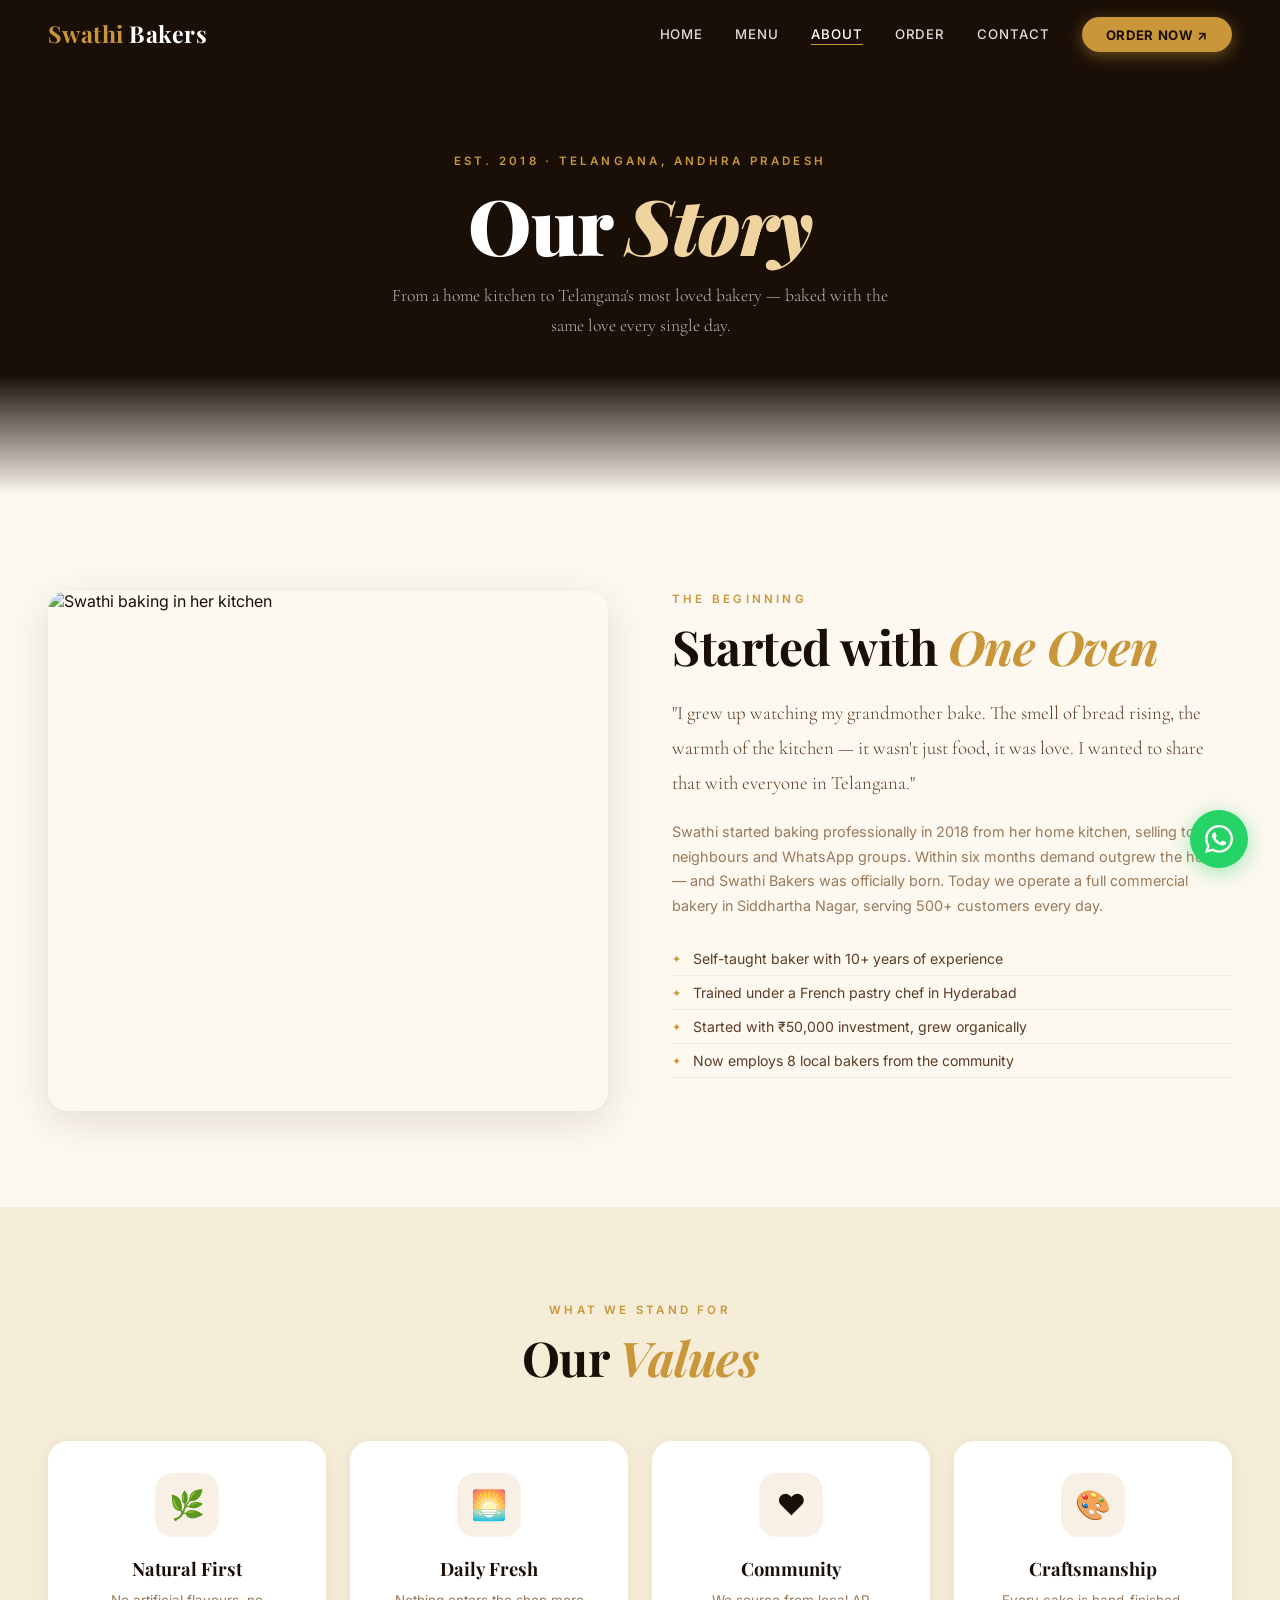
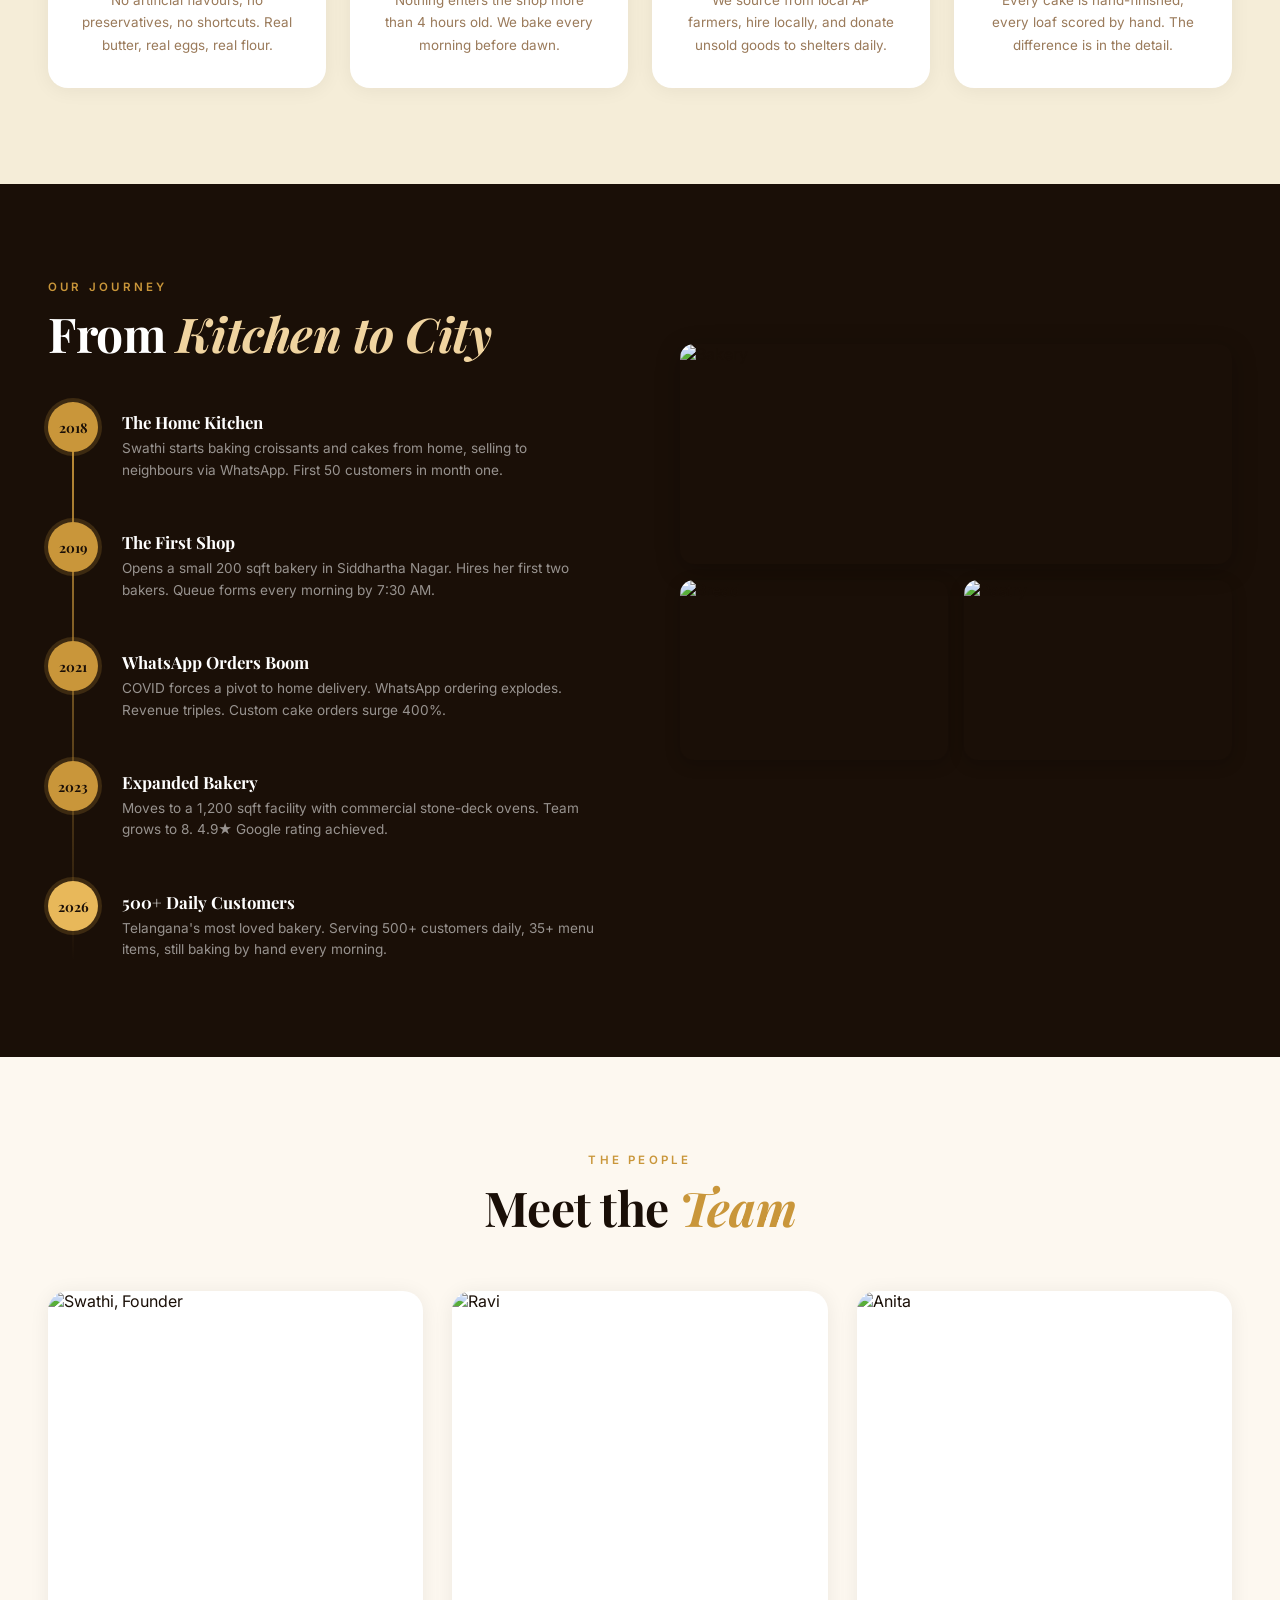
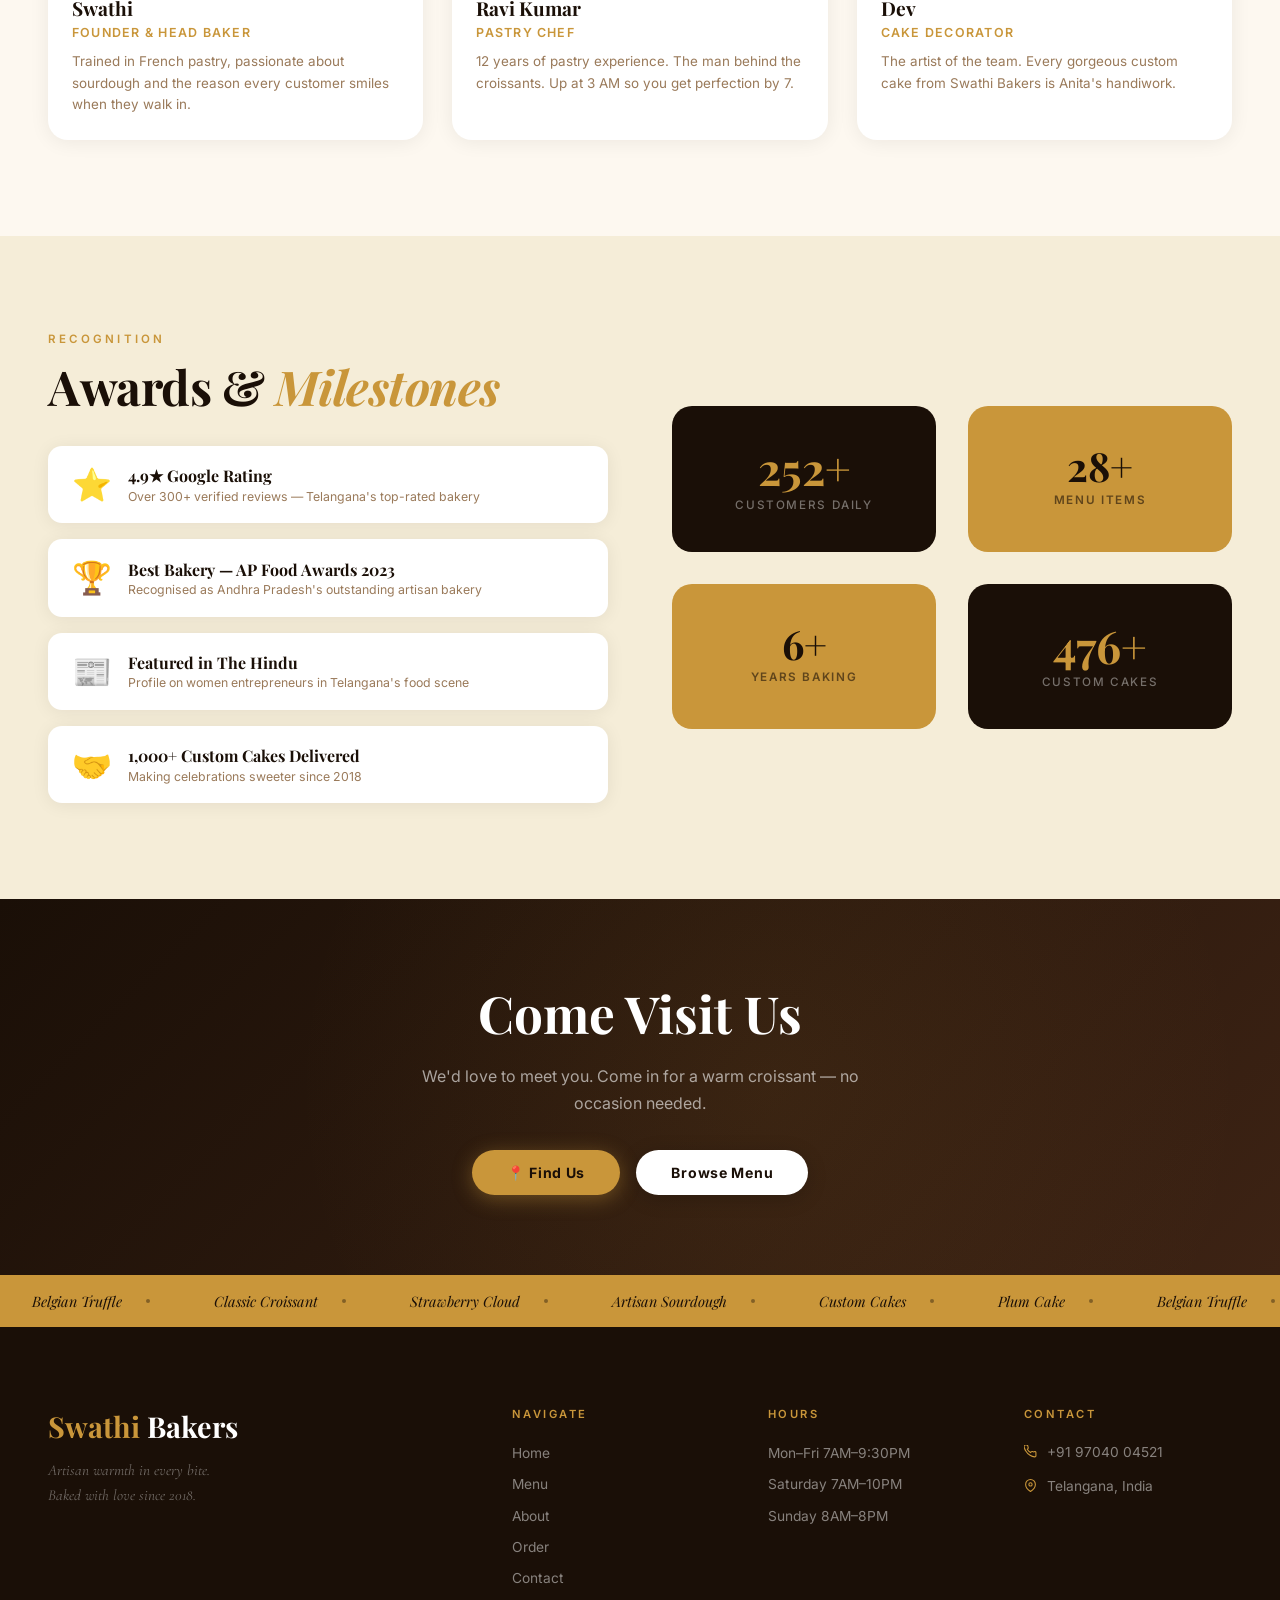
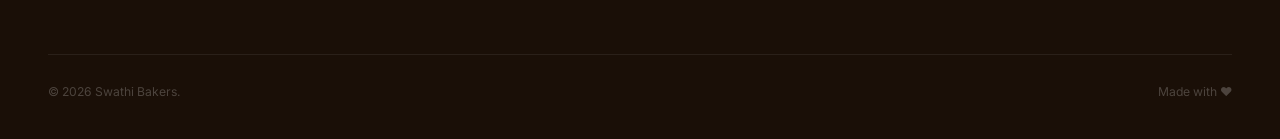
==== about.html @ f5b3b224 "Initial commit" ====
<!DOCTYPE html>
<html lang="en">
<head>
<meta charset="UTF-8"/><meta name="viewport" content="width=device-width,initial-scale=1.0"/>
<title>Our Story — Swathi Bakers</title>
<link rel="preconnect" href="https://fonts.googleapis.com"/>
<link rel="preconnect" href="https://fonts.gstatic.com" crossorigin/>
<link href="https://fonts.googleapis.com/css2?family=Playfair+Display:ital,wght@0,400;0,600;0,700;0,900;1,400;1,700&family=Inter:wght@300;400;500;600;700&family=Cormorant+Garamond:ital,wght@0,300;0,400;1,300;1,400&display=swap" rel="stylesheet"/>
<link rel="stylesheet" href="css/style.css"/>
</head>
<body>

<nav id="navbar">
  <a class="nav-logo" href="index.html"><span>Swathi</span> Bakers</a>
  <ul class="nav-links" id="navLinks">
    <li><a href="index.html">Home</a></li><li><a href="menu.html">Menu</a></li>
    <li><a href="about.html" class="active">About</a></li><li><a href="order.html">Order</a></li><li><a href="contact.html">Contact</a></li>
    <li><a class="nav-cta" href="https://web.whatsapp.com/send?phone=919704004521&text=Hello!" target="_blank">Order Now ↗</a></li>
  </ul>
  <button class="hamburger" id="hamburger" aria-label="Menu"><span></span><span></span><span></span></button>
</nav>

<div class="page-hero">
  <div class="page-hero-bg" style="background-image:url('https://images.unsplash.com/photo-1556909114-f6e7ad7d3136?w=1600&q=80')"></div>
  <div class="page-hero-overlay"></div>
  <div class="page-hero-bottom"></div>
  <div class="page-hero-content">
    <div class="page-hero-eyebrow hero-anim-1">Est. 2018 · Telangana, Andhra Pradesh</div>
    <h1 class="page-hero-title hero-anim-2">Our <em>Story</em></h1>
    <p class="page-hero-sub hero-anim-3">From a home kitchen to Telangana's most loved bakery — baked with the same love every single day.</p>
  </div>
</div>

<!-- FOUNDER STORY -->
<section class="section" style="background:var(--warm-white)">
  <div class="container grid-2" style="gap:4rem;align-items:center">
    <div class="reveal-left" style="border-radius:20px;overflow:hidden;height:520px;box-shadow:0 10px 40px rgba(26,15,7,.12)">
      <img src="https://images.unsplash.com/photo-1556909172-54557c7e4fb7?w=800&q=80" alt="Swathi baking in her kitchen" style="width:100%;height:100%;object-fit:cover"/>
    </div>
    <div class="reveal-right">
      <div class="section-eyebrow">The Beginning</div>
      <h2 class="section-title" style="margin-bottom:1.4rem">Started with <em>One Oven</em></h2>
      <p style="font-family:'Cormorant Garamond',serif;font-size:1.18rem;font-weight:300;color:var(--text-mid);line-height:1.85;margin-bottom:1.2rem">"I grew up watching my grandmother bake. The smell of bread rising, the warmth of the kitchen — it wasn't just food, it was love. I wanted to share that with everyone in Telangana."</p>
      <p style="font-size:.9rem;color:var(--text-light);line-height:1.7;margin-bottom:1.5rem">Swathi started baking professionally in 2018 from her home kitchen, selling to neighbours and WhatsApp groups. Within six months demand outgrew the home — and Swathi Bakers was officially born. Today we operate a full commercial bakery in Siddhartha Nagar, serving 500+ customers every day.</p>
      <ul class="check-list">
        <li>Self-taught baker with 10+ years of experience</li>
        <li>Trained under a French pastry chef in Hyderabad</li>
        <li>Started with ₹50,000 investment, grew organically</li>
        <li>Now employs 8 local bakers from the community</li>
      </ul>
    </div>
  </div>
</section>

<!-- VALUES -->
<section class="section" style="background:var(--cream)">
  <div class="container">
    <div style="text-align:center;margin-bottom:3.5rem" class="reveal">
      <div class="section-eyebrow">What We Stand For</div>
      <h2 class="section-title">Our <em>Values</em></h2>
    </div>
    <div class="grid-4">
      <div class="value-card reveal d1"><div class="value-icon">🌿</div><h3>Natural First</h3><p>No artificial flavours, no preservatives, no shortcuts. Real butter, real eggs, real flour.</p></div>
      <div class="value-card reveal d2"><div class="value-icon">🌅</div><h3>Daily Fresh</h3><p>Nothing enters the shop more than 4 hours old. We bake every morning before dawn.</p></div>
      <div class="value-card reveal d3"><div class="value-icon">❤️</div><h3>Community</h3><p>We source from local AP farmers, hire locally, and donate unsold goods to shelters daily.</p></div>
      <div class="value-card reveal d4"><div class="value-icon">🎨</div><h3>Craftsmanship</h3><p>Every cake is hand-finished, every loaf scored by hand. The difference is in the detail.</p></div>
    </div>
  </div>
</section>

<!-- TIMELINE (dark) -->
<section class="section" style="background:var(--espresso)">
  <div class="container grid-2" style="gap:5rem;align-items:start">
    <div class="reveal-left">
      <div class="section-eyebrow">Our Journey</div>
      <h2 class="section-title section-title--white" style="margin-bottom:2.5rem">From <em>Kitchen to City</em></h2>
      <div class="timeline">
        <div class="timeline-item reveal d1"><div class="timeline-dot">2018</div><div class="timeline-content"><h4>The Home Kitchen</h4><p>Swathi starts baking croissants and cakes from home, selling to neighbours via WhatsApp. First 50 customers in month one.</p></div></div>
        <div class="timeline-item reveal d2"><div class="timeline-dot">2019</div><div class="timeline-content"><h4>The First Shop</h4><p>Opens a small 200 sqft bakery in Siddhartha Nagar. Hires her first two bakers. Queue forms every morning by 7:30 AM.</p></div></div>
        <div class="timeline-item reveal d3"><div class="timeline-dot">2021</div><div class="timeline-content"><h4>WhatsApp Orders Boom</h4><p>COVID forces a pivot to home delivery. WhatsApp ordering explodes. Revenue triples. Custom cake orders surge 400%.</p></div></div>
        <div class="timeline-item reveal d4"><div class="timeline-dot">2023</div><div class="timeline-content"><h4>Expanded Bakery</h4><p>Moves to a 1,200 sqft facility with commercial stone-deck ovens. Team grows to 8. 4.9★ Google rating achieved.</p></div></div>
        <div class="timeline-item reveal d5" style="padding-bottom:0"><div class="timeline-dot" style="background:var(--gold-light)">2026</div><div class="timeline-content"><h4>500+ Daily Customers</h4><p>Telangana's most loved bakery. Serving 500+ customers daily, 35+ menu items, still baking by hand every morning.</p></div></div>
      </div>
    </div>
    <div class="reveal-right" style="display:grid;grid-template-columns:1fr 1fr;gap:1rem;padding-top:4rem">
      <div style="border-radius:14px;overflow:hidden;height:220px;grid-column:span 2;box-shadow:0 6px 24px rgba(0,0,0,.25)"><img src="https://images.unsplash.com/photo-1607478900766-efe13248b125?w=700&q=80" alt="Bakery" style="width:100%;height:100%;object-fit:cover"/></div>
      <div style="border-radius:14px;overflow:hidden;height:180px;box-shadow:0 4px 16px rgba(0,0,0,.2)"><img src="https://images.unsplash.com/photo-1517433670267-08bbd4be890f?w=400&q=80" alt="Bread" style="width:100%;height:100%;object-fit:cover"/></div>
      <div style="border-radius:14px;overflow:hidden;height:180px;box-shadow:0 4px 16px rgba(0,0,0,.2)"><img src="https://images.unsplash.com/photo-1621303837174-89787a7d4729?w=400&q=80" alt="Pastry" style="width:100%;height:100%;object-fit:cover"/></div>
    </div>
  </div>
</section>

<!-- TEAM -->
<section class="section" style="background:var(--warm-white)">
  <div class="container">
    <div style="text-align:center;margin-bottom:3.5rem" class="reveal">
      <div class="section-eyebrow">The People</div>
      <h2 class="section-title">Meet the <em>Team</em></h2>
    </div>
    <div class="grid-3">
      <div class="team-card reveal d1"><div class="team-img"><img src="https://img.freepik.com/premium-photo/beautiful-female-bakery-posing-with-various-types-pastries-breads-baker-shop_198067-574475.jpg" alt="Swathi, Founder"/></div><div class="team-body"><div class="team-name">Swathi</div><div class="team-role">Founder &amp; Head Baker</div><p class="team-bio">Trained in French pastry, passionate about sourdough and the reason every customer smiles when they walk in.</p></div></div>
      <div class="team-card reveal d2"><div class="team-img"><img src="https://images.unsplash.com/photo-1577219491135-ce391730fb2c?w=500&q=80" alt="Ravi"/></div><div class="team-body"><div class="team-name">Ravi Kumar</div><div class="team-role">Pastry Chef</div><p class="team-bio">12 years of pastry experience. The man behind the croissants. Up at 3 AM so you get perfection by 7.</p></div></div>
      <div class="team-card reveal d3"><div class="team-img"><img src="https://images.unsplash.com/photo-1556217477-d325251ece38?w=500&q=80" alt="Anita"/></div><div class="team-body"><div class="team-name">Dev</div><div class="team-role">Cake Decorator</div><p class="team-bio">The artist of the team. Every gorgeous custom cake from Swathi Bakers is Anita's handiwork.</p></div></div>
    </div>
  </div>
</section>

<!-- AWARDS (cream) -->
<section class="section" style="background:var(--cream)">
  <div class="container grid-2" style="gap:4rem;align-items:center">
    <div class="reveal-left">
      <div class="section-eyebrow">Recognition</div>
      <h2 class="section-title" style="margin-bottom:2rem">Awards &amp; <em>Milestones</em></h2>
      <div style="display:flex;flex-direction:column;gap:1rem">
        <div class="award-badge reveal d1"><div class="award-icon">⭐</div><div><h4>4.9★ Google Rating</h4><p>Over 300+ verified reviews — Telangana's top-rated bakery</p></div></div>
        <div class="award-badge reveal d2"><div class="award-icon">🏆</div><div><h4>Best Bakery — AP Food Awards 2023</h4><p>Recognised as Andhra Pradesh's outstanding artisan bakery</p></div></div>
        <div class="award-badge reveal d3"><div class="award-icon">📰</div><div><h4>Featured in The Hindu</h4><p>Profile on women entrepreneurs in Telangana's food scene</p></div></div>
        <div class="award-badge reveal d4"><div class="award-icon">🤝</div><div><h4>1,000+ Custom Cakes Delivered</h4><p>Making celebrations sweeter since 2018</p></div></div>
      </div>
    </div>
    <div class="reveal-right" style="display:grid;grid-template-columns:1fr 1fr;gap:2rem;text-align:center">
      <div style="background:var(--espresso);border-radius:20px;padding:2.5rem 1.5rem"><div class="stat-num" data-count="500" data-suffix="+">0</div><div class="stat-label">Customers Daily</div></div>
      <div style="background:var(--gold);border-radius:20px;padding:2.5rem 1.5rem"><div style="font-family:'Playfair Display',serif;font-size:2.5rem;font-weight:700;color:var(--espresso);line-height:1" data-count="35" data-suffix="+">0</div><div style="font-size:.73rem;font-weight:600;letter-spacing:.14em;text-transform:uppercase;color:rgba(26,15,7,.6);margin-top:.4rem">Menu Items</div></div>
      <div style="background:var(--gold);border-radius:20px;padding:2.5rem 1.5rem"><div style="font-family:'Playfair Display',serif;font-size:2.5rem;font-weight:700;color:var(--espresso);line-height:1" data-count="6" data-suffix="+">0</div><div style="font-size:.73rem;font-weight:600;letter-spacing:.14em;text-transform:uppercase;color:rgba(26,15,7,.6);margin-top:.4rem">Years Baking</div></div>
      <div style="background:var(--espresso);border-radius:20px;padding:2.5rem 1.5rem"><div class="stat-num" data-count="1000" data-suffix="+">0</div><div class="stat-label">Custom Cakes</div></div>
    </div>
  </div>
</section>

<!-- CTA -->
<div class="cta-band">
  <div style="position:relative;z-index:1;text-align:center" class="reveal">
    <h2>Come Visit Us</h2>
    <p>We'd love to meet you. Come in for a warm croissant — no occasion needed.</p>
    <div class="cta-band-actions">
      <a href="contact.html" class="btn btn-gold">📍 Find Us</a>
      <a href="menu.html" class="btn btn-white">Browse Menu</a>
    </div>
  </div>
</div>

<div class="marquee-strip"><div class="marquee-track">
  <div class="marquee-item">Belgian Truffle<div class="marquee-dot"></div></div><div class="marquee-item">Classic Croissant<div class="marquee-dot"></div></div><div class="marquee-item">Strawberry Cloud<div class="marquee-dot"></div></div><div class="marquee-item">Artisan Sourdough<div class="marquee-dot"></div></div><div class="marquee-item">Custom Cakes<div class="marquee-dot"></div></div><div class="marquee-item">Plum Cake<div class="marquee-dot"></div></div><div class="marquee-item">Belgian Truffle<div class="marquee-dot"></div></div><div class="marquee-item">Classic Croissant<div class="marquee-dot"></div></div><div class="marquee-item">Strawberry Cloud<div class="marquee-dot"></div></div><div class="marquee-item">Artisan Sourdough<div class="marquee-dot"></div></div><div class="marquee-item">Custom Cakes<div class="marquee-dot"></div></div><div class="marquee-item">Plum Cake<div class="marquee-dot"></div></div>
</div></div>
<footer>
  <div class="footer-grid">
    <div class="reveal"><span class="footer-logo"><span>Swathi</span> Bakers</span><p class="footer-tagline">Artisan warmth in every bite.<br/>Baked with love since 2018.</p></div>
    <div class="footer-col reveal d1"><h4>Navigate</h4><ul><li><a href="index.html">Home</a></li><li><a href="menu.html">Menu</a></li><li><a href="about.html">About</a></li><li><a href="order.html">Order</a></li><li><a href="contact.html">Contact</a></li></ul></div>
    <div class="footer-col reveal d2"><h4>Hours</h4><ul><li><a href="#">Mon–Fri 7AM–9:30PM</a></li><li><a href="#">Saturday 7AM–10PM</a></li><li><a href="#">Sunday 8AM–8PM</a></li></ul></div>
    <div class="footer-col reveal d3"><h4>Contact</h4><div class="footer-contact-row"><svg width="13" height="13" viewBox="0 0 24 24" fill="none" stroke="#C9963A" stroke-width="2" style="flex-shrink:0;margin-top:3px"><path d="M22 16.92v3a2 2 0 01-2.18 2 19.79 19.79 0 01-8.63-3.07A19.5 19.5 0 013.07 10.8 19.79 19.79 0 01.01 2.18 2 2 0 012 0h3a2 2 0 012 1.72c.127.96.361 1.903.7 2.81a2 2 0 01-.45 2.11L6.09 7.91a16 16 0 006 6l1.27-1.27a2 2 0 012.11-.45 12.84 12.84 0 002.81.7A2 2 0 0122 14v2.92z"/></svg><a href="tel:+919704004521">+91 97040 04521</a></div><div class="footer-contact-row"><svg width="13" height="13" viewBox="0 0 24 24" fill="none" stroke="#C9963A" stroke-width="2" style="flex-shrink:0;margin-top:3px"><path d="M21 10c0 7-9 13-9 13s-9-6-9-13a9 9 0 0118 0z"/><circle cx="12" cy="10" r="3"/></svg><a href="https://www.google.com/maps/place/Swathi+Bakery/@17.1475427,78.2888934,17z" target="_blank">Telangana, India</a></div></div>
  </div>
  <hr class="footer-hr"/><div class="footer-bottom"><span>© 2026 Swathi Bakers.</span><span>Made with ♥</span></div>
</footer>
<a class="wa-float" href="https://web.whatsapp.com/send?phone=919704004521&text=Hello!" target="_blank"><svg viewBox="0 0 24 24" fill="white"><path d="M17.472 14.382c-.297-.149-1.758-.867-2.03-.967-.273-.099-.471-.148-.67.15-.197.297-.767.966-.94 1.164-.173.199-.347.223-.644.075-.297-.15-1.255-.463-2.39-1.475-.883-.788-1.48-1.761-1.653-2.059-.173-.297-.018-.458.13-.606.134-.133.298-.347.446-.52.149-.174.198-.298.298-.497.099-.198.05-.371-.025-.52-.075-.149-.669-1.612-.916-2.207-.242-.579-.487-.5-.669-.51-.173-.008-.371-.01-.57-.01-.198 0-.52.074-.792.372-.272.297-1.04 1.016-1.04 2.479 0 1.462 1.065 2.875 1.213 3.074.149.198 2.096 3.2 5.077 4.487.709.306 1.262.489 1.694.625.712.227 1.36.195 1.871.118.571-.085 1.758-.719 2.006-1.413.248-.694.248-1.289.173-1.413-.074-.124-.272-.198-.57-.347m-5.421 7.403h-.004a9.87 9.87 0 01-5.031-1.378l-.361-.214-3.741.982.998-3.648-.235-.374a9.86 9.86 0 01-1.51-5.26c.001-5.45 4.436-9.884 9.888-9.884 2.64 0 5.122 1.03 6.988 2.898a9.825 9.825 0 012.893 6.994c-.003 5.45-4.437 9.884-9.885 9.884m8.413-18.297A11.815 11.815 0 0012.05 0C5.495 0 .16 5.335.157 11.892c0 2.096.547 4.142 1.588 5.945L.057 24l6.305-1.654a11.882 11.882 0 005.683 1.448h.005c6.554 0 11.89-5.335 11.893-11.893a11.821 11.821 0 00-3.48-8.413Z"/></svg></a>
<script src="js/nav.js"></script>
</body>
</html>
---- css/style.css ----
/* ─── RESET ─── */
*, *::before, *::after { box-sizing: border-box; margin: 0; padding: 0; }

:root {
  --espresso: #1A0F07;
  --espresso-mid: #2C1A0E;
  --espresso-light: #3D2314;
  --gold: #C9963A;
  --gold-light: #E8B85A;
  --gold-pale: #F0D4A0;
  --cream: #F5EDD8;
  --cream-deep: #EDE0C4;
  --blush: #E8C4A0;
  --warm-white: #FDF8F0;
  --text-dark: #1A0F07;
  --text-mid: #5C3D25;
  --text-light: #9A7A5A;
  --r: 20px;
}

html { scroll-behavior: smooth; font-size: 16px; }
body { font-family: 'Inter', sans-serif; background: var(--warm-white); color: var(--text-dark); overflow-x: hidden; }

/* ─── NAV ─── */
nav {
  position: fixed; top: 0; left: 0; right: 0; z-index: 200;
  display: flex; align-items: center; justify-content: space-between;
  padding: 1.1rem 3rem;
  transition: background 0.4s, backdrop-filter 0.4s, box-shadow 0.4s, padding 0.3s;
}
nav.scrolled {
  background: rgba(26,15,7,0.96);
  backdrop-filter: blur(20px);
  box-shadow: 0 2px 40px rgba(0,0,0,0.4);
  padding: 0.8rem 3rem;
}
.nav-logo { font-family: 'Playfair Display', serif; font-size: 1.45rem; font-weight: 700; color: #fff; text-decoration: none; letter-spacing: 0.02em; }
.nav-logo span { color: var(--gold); }
.nav-links { display: flex; gap: 2rem; list-style: none; align-items: center; }
.nav-links a { color: rgba(255,255,255,0.85); text-decoration: none; font-size: 0.83rem; font-weight: 500; letter-spacing: 0.07em; text-transform: uppercase; transition: color 0.3s; position: relative; }
.nav-links a::after { content:''; position:absolute; bottom:-3px; left:0; right:0; height:1px; background:var(--gold); transform:scaleX(0); transition:transform 0.3s; transform-origin:left; }
.nav-links a:hover, .nav-links a.active { color: #fff; }
.nav-links a:hover::after, .nav-links a.active::after { transform: scaleX(1); }
.nav-cta {
  background: var(--gold) !important;
  color: var(--espresso) !important;
  padding: 0.6rem 1.5rem !important;
  border-radius: 100px !important;
  font-weight: 700 !important;
  font-size: 0.82rem !important;
  letter-spacing: 0.05em !important;
  box-shadow: 0 4px 16px rgba(201,150,58,0.45) !important;
  transition: background 0.3s, transform 0.2s, box-shadow 0.3s !important;
}
.nav-cta::after { display: none !important; }
.nav-cta:hover { background: var(--gold-light) !important; transform: translateY(-1px) !important; }
.hamburger { display: none; flex-direction: column; gap: 5px; cursor: pointer; background: none; border: none; padding: 4px; }
.hamburger span { display: block; width: 24px; height: 2px; background: #fff; border-radius: 2px; transition: all 0.3s; }

/* ─── PAGE HERO ─── */
.page-hero { position: relative; height: 55vh; min-height: 420px; display: flex; align-items: center; justify-content: center; text-align: center; overflow: hidden; background: var(--espresso); }
.page-hero-bg { position: absolute; inset: 0; background-size: cover; background-position: center; filter: brightness(0.28) saturate(0.7); }
.page-hero-overlay { position: absolute; inset: 0; background: radial-gradient(ellipse at center, transparent 30%, rgba(26,15,7,0.7) 100%); }
.page-hero-bottom { position: absolute; bottom: 0; left: 0; right: 0; height: 120px; background: linear-gradient(to bottom, transparent, var(--warm-white)); }
.page-hero-content { position: relative; z-index: 2; padding: 2rem; }
.page-hero-eyebrow { font-size: 0.72rem; font-weight: 600; letter-spacing: 0.28em; text-transform: uppercase; color: var(--gold); margin-bottom: 1rem; }
.page-hero-title { font-family: 'Playfair Display', serif; font-size: clamp(2.4rem, 6vw, 5rem); font-weight: 900; color: #fff; line-height: 1.05; letter-spacing: -0.02em; }
.page-hero-title em { font-style: italic; color: var(--gold-pale); }
.page-hero-sub { font-family: 'Cormorant Garamond', serif; font-size: 1.1rem; font-weight: 300; color: rgba(255,255,255,0.7); margin-top: 1rem; max-width: 500px; margin-left: auto; margin-right: auto; line-height: 1.7; }

/* ─── SECTIONS ─── */
.section { padding: 6rem 3rem; }
.container { max-width: 1200px; margin: 0 auto; }
.section-eyebrow { font-size: 0.72rem; font-weight: 600; letter-spacing: 0.28em; text-transform: uppercase; color: var(--gold); margin-bottom: 0.8rem; }
.section-title { font-family: 'Playfair Display', serif; font-size: clamp(2rem, 4vw, 3rem); font-weight: 700; color: var(--text-dark); line-height: 1.15; letter-spacing: -0.01em; }
.section-title em { font-style: italic; color: var(--gold); }
.section-title--white { color: #fff; }
.section-title--white em { color: var(--gold-pale); }

/* ─── BUTTONS — ALL HIGH CONTRAST ─── */
.btn {
  display: inline-flex; align-items: center; gap: 0.5rem;
  padding: 0.9rem 2.2rem; border-radius: 100px;
  font-weight: 700; font-size: 0.88rem; letter-spacing: 0.05em;
  text-decoration: none; transition: all 0.3s; cursor: pointer;
  border: none; white-space: nowrap;
}

/* Gold — espresso text, fully visible on dark & light */
.btn-gold {
  background: var(--gold);
  color: var(--espresso);
  box-shadow: 0 4px 20px rgba(201,150,58,0.4);
}
.btn-gold:hover {
  background: var(--gold-light);
  color: var(--espresso);
  transform: translateY(-2px);
  box-shadow: 0 8px 30px rgba(201,150,58,0.55);
}

/* White — solid white bg, espresso text — always visible on dark backgrounds */
.btn-white {
  background: #ffffff;
  color: var(--espresso);
  box-shadow: 0 4px 20px rgba(0,0,0,0.18);
}
.btn-white:hover {
  background: var(--gold-pale);
  color: var(--espresso);
  transform: translateY(-2px);
  box-shadow: 0 8px 28px rgba(0,0,0,0.22);
}

/* Dark — espresso bg, white text — visible on light backgrounds */
.btn-dark {
  background: var(--espresso);
  color: #ffffff;
  box-shadow: 0 4px 16px rgba(26,15,7,0.25);
}
.btn-dark:hover {
  background: var(--espresso-light);
  color: #ffffff;
  transform: translateY(-2px);
  box-shadow: 0 8px 24px rgba(26,15,7,0.35);
}

/* Outline Gold — visible on light/white backgrounds */
.btn-outline-gold {
  border: 2px solid var(--gold);
  color: var(--espresso);
  background: rgba(201,150,58,0.08);
  font-weight: 700;
}
.btn-outline-gold:hover {
  background: var(--gold);
  color: var(--espresso);
  transform: translateY(-2px);
}

/* Outline Dark — visible on light backgrounds */
.btn-outline-dark {
  border: 2px solid var(--espresso);
  color: var(--espresso);
  background: transparent;
  font-weight: 700;
}
.btn-outline-dark:hover {
  background: var(--espresso);
  color: #ffffff;
  transform: translateY(-2px);
}

/* WhatsApp green */
.btn-whatsapp {
  background: #25D366;
  color: #ffffff;
  box-shadow: 0 4px 20px rgba(37,211,102,0.4);
  font-weight: 700;
}
.btn-whatsapp:hover {
  background: #1aaf55;
  color: #ffffff;
  transform: translateY(-2px);
  box-shadow: 0 8px 28px rgba(37,211,102,0.5);
}

/* ─── REVEAL ANIMATIONS ─── */
.reveal { opacity: 0; transform: translateY(50px); transition: opacity 0.9s cubic-bezier(0.16,1,0.3,1), transform 0.9s cubic-bezier(0.16,1,0.3,1); }
.reveal.visible { opacity: 1; transform: translateY(0); }
.reveal-left { opacity: 0; transform: translateX(-60px); transition: opacity 0.9s cubic-bezier(0.16,1,0.3,1), transform 0.9s cubic-bezier(0.16,1,0.3,1); }
.reveal-left.visible { opacity: 1; transform: translateX(0); }
.reveal-right { opacity: 0; transform: translateX(60px); transition: opacity 0.9s cubic-bezier(0.16,1,0.3,1), transform 0.9s cubic-bezier(0.16,1,0.3,1); }
.reveal-right.visible { opacity: 1; transform: translateX(0); }
.reveal-scale { opacity: 0; transform: scale(0.88); transition: opacity 0.8s cubic-bezier(0.16,1,0.3,1), transform 0.8s cubic-bezier(0.16,1,0.3,1); }
.reveal-scale.visible { opacity: 1; transform: scale(1); }
.d1 { transition-delay: 0.1s !important; }
.d2 { transition-delay: 0.2s !important; }
.d3 { transition-delay: 0.3s !important; }
.d4 { transition-delay: 0.4s !important; }
.d5 { transition-delay: 0.5s !important; }

/* ─── MARQUEE ─── */
.marquee-strip { background: var(--gold); padding: 1rem 0; overflow: hidden; display: flex; }
.marquee-track { display: flex; animation: marquee 25s linear infinite; white-space: nowrap; }
.marquee-item { font-family: 'Playfair Display', serif; font-size: 0.9rem; font-style: italic; color: var(--espresso); padding: 0 2rem; display: flex; align-items: center; gap: 1.5rem; }
.marquee-dot { width: 4px; height: 4px; border-radius: 50%; background: var(--espresso); opacity: 0.4; }

/* ─── STATS ─── */
.stats-bar { background: var(--espresso); padding: 2.5rem 3rem; display: flex; justify-content: center; gap: 5rem; flex-wrap: wrap; border-top: 1px solid rgba(201,150,58,0.12); }
.stat-num { font-family: 'Playfair Display', serif; font-size: 2.8rem; font-weight: 700; color: var(--gold); line-height: 1; }
.stat-label { font-size: 0.73rem; font-weight: 500; letter-spacing: 0.14em; text-transform: uppercase; color: rgba(255,255,255,0.4); margin-top: 0.4rem; }

/* ─── PRODUCT CARD ─── */
.card { background: #fff; border-radius: var(--r); overflow: hidden; box-shadow: 0 2px 24px rgba(26,15,7,0.07); transition: transform 0.4s cubic-bezier(0.175,0.885,0.32,1.275), box-shadow 0.4s; cursor: pointer; position: relative; }
.card:hover { transform: translateY(-12px); box-shadow: 0 24px 60px rgba(26,15,7,0.16); }
.card-badge { position: absolute; top: 1rem; left: 1rem; z-index: 2; background: var(--gold); color: var(--espresso); font-size: 0.65rem; font-weight: 700; letter-spacing: 0.12em; text-transform: uppercase; padding: 0.28rem 0.75rem; border-radius: 100px; }
.card-img { height: 240px; overflow: hidden; position: relative; background: #eee; }
.card-img img { width: 100%; height: 100%; object-fit: cover; transition: transform 0.6s ease; }
.card:hover .card-img img { transform: scale(1.08); }
.card-img-overlay { position: absolute; inset: 0; background: linear-gradient(to top, rgba(26,15,7,0.3), transparent 60%); }
.card-body { padding: 1.5rem; }
.card-name { font-family: 'Playfair Display', serif; font-size: 1.2rem; font-weight: 700; color: var(--text-dark); margin-bottom: 0.4rem; }
.card-desc { font-size: 0.85rem; color: var(--text-light); line-height: 1.6; margin-bottom: 1.1rem; }
.card-footer { display: flex; justify-content: space-between; align-items: center; }
.card-price { font-family: 'Playfair Display', serif; font-size: 1.3rem; font-weight: 700; color: var(--text-dark); }
.card-btn { background: var(--espresso); color: #fff; border: none; padding: 0.5rem 1.2rem; border-radius: 100px; font-size: 0.8rem; font-weight: 600; cursor: pointer; text-decoration: none; transition: background 0.3s; }
.card-btn:hover { background: var(--gold); color: var(--espresso); }

/* ─── GRID LAYOUTS ─── */
.grid-3 { display: grid; grid-template-columns: repeat(3, 1fr); gap: 1.8rem; }
.grid-4 { display: grid; grid-template-columns: repeat(4, 1fr); gap: 1.5rem; }
.grid-2 { display: grid; grid-template-columns: 1fr 1fr; gap: 3rem; align-items: center; }

/* ─── MENU IMAGE CARDS ─── */
.menu-img-card { border-radius: 20px; overflow: hidden; position: relative; cursor: pointer; box-shadow: 0 4px 30px rgba(26,15,7,0.1); }
.menu-img-card img { width: 100%; height: 320px; object-fit: cover; transition: transform 0.6s ease; display: block; }
.menu-img-card:hover img { transform: scale(1.07); }
.menu-img-overlay { position: absolute; inset: 0; background: linear-gradient(to top, rgba(26,15,7,0.78) 0%, transparent 55%); }
.menu-img-label { position: absolute; bottom: 1.4rem; left: 1.4rem; right: 1.4rem; }
.menu-img-label h3 { font-family: 'Playfair Display', serif; font-size: 1.3rem; font-weight: 700; color: #fff; margin-bottom: 0.2rem; }
.menu-img-label p { font-size: 0.8rem; color: rgba(255,255,255,0.75); }
.menu-img-label .price { font-family: 'Playfair Display', serif; font-size: 1.1rem; color: var(--gold-pale); font-weight: 700; margin-top: 0.5rem; }
.menu-img-badge { position: absolute; top: 0.9rem; right: 0.9rem; background: var(--gold); color: var(--espresso); font-size: 0.62rem; font-weight: 700; letter-spacing: 0.1em; text-transform: uppercase; padding: 0.25rem 0.7rem; border-radius: 100px; }

/* ─── STORY SPLIT ─── */
.story-imgs { position: relative; height: 580px; }
.story-main { position: absolute; width: 76%; height: 76%; top: 0; left: 0; border-radius: 20px; overflow: hidden; box-shadow: 0 20px 60px rgba(0,0,0,0.22); }
.story-main img { width: 100%; height: 100%; object-fit: cover; }
.story-secondary { position: absolute; width: 48%; height: 45%; bottom: 0; right: 0; border-radius: 16px; overflow: hidden; border: 5px solid var(--warm-white); box-shadow: 0 10px 40px rgba(0,0,0,0.18); }
.story-secondary img { width: 100%; height: 100%; object-fit: cover; }
.story-badge { position: absolute; bottom: 44%; right: 22%; background: var(--gold); color: var(--espresso); width: 88px; height: 88px; border-radius: 50%; display: flex; flex-direction: column; align-items: center; justify-content: center; box-shadow: 0 8px 28px rgba(201,150,58,0.45); z-index: 3; text-align: center; }
.story-badge b { font-family: 'Playfair Display', serif; font-size: 1.6rem; font-weight: 700; line-height: 1; }
.story-badge small { font-size: 0.5rem; font-weight: 600; letter-spacing: 0.1em; text-transform: uppercase; line-height: 1.3; }
.check-list { list-style: none; margin-bottom: 2rem; }
.check-list li { display: flex; align-items: center; gap: 0.75rem; font-size: 0.88rem; color: var(--text-mid); padding: 0.5rem 0; border-bottom: 1px solid rgba(26,15,7,0.06); }
.check-list li::before { content: '✦'; color: var(--gold); font-size: 0.7rem; flex-shrink: 0; }
.check-list--white li { color: rgba(255,255,255,0.75); border-bottom-color: rgba(255,255,255,0.07); }

/* ─── PARALLAX QUOTE ─── */
.parallax-quote { position: relative; padding: 8rem 2rem; text-align: center; overflow: hidden; }
.parallax-quote-bg { position: absolute; inset: 0; background: url('https://images.unsplash.com/photo-1558618666-fcd25c85cd64?w=1600&q=80') center/cover fixed; filter: brightness(0.22) saturate(0.6); }
.parallax-quote-overlay { position: absolute; inset: 0; background: rgba(26,15,7,0.55); }
.parallax-quote-content { position: relative; z-index: 1; }
.parallax-quote blockquote { font-family: 'Playfair Display', serif; font-size: clamp(1.6rem, 4vw, 3rem); font-style: italic; color: #fff; line-height: 1.4; max-width: 800px; margin: 0 auto 1rem; }
.parallax-quote cite { font-size: 0.8rem; letter-spacing: 0.2em; text-transform: uppercase; color: var(--gold); }

/* ─── GALLERY ─── */
.gallery-grid { display: grid; grid-template-columns: repeat(4,1fr); grid-template-rows: repeat(2,200px); gap: 12px; max-width: 1200px; margin: 0 auto; }
.gallery-item { border-radius: 14px; overflow: hidden; cursor: pointer; position: relative; }
.gallery-item img { width: 100%; height: 100%; object-fit: cover; transition: transform 0.5s ease; }
.gallery-item:hover img { transform: scale(1.08); }
.gallery-item:nth-child(1) { grid-column: span 2; grid-row: span 2; }
.gallery-overlay { position: absolute; inset: 0; background: rgba(26,15,7,0); transition: background 0.3s; }
.gallery-item:hover .gallery-overlay { background: rgba(26,15,7,0.22); }

/* ─── PROCESS ─── */
.process-step { text-align: center; padding: 2rem 1rem; }
.process-num { font-family: 'Playfair Display', serif; font-size: 3.5rem; font-weight: 900; color: var(--gold); opacity: 0.2; line-height: 1; margin-bottom: -0.5rem; }
.process-icon { font-size: 2rem; margin-bottom: 0.8rem; }
.process-step h3 { font-family: 'Playfair Display', serif; font-size: 1.1rem; font-weight: 700; color: var(--text-dark); margin-bottom: 0.5rem; }
.process-step p { font-size: 0.84rem; color: var(--text-light); line-height: 1.65; max-width: 200px; margin: 0 auto; }

/* ─── TESTIMONIALS ─── */
.testi-card { background: #fff; border-radius: var(--r); padding: 2rem; box-shadow: 0 2px 20px rgba(26,15,7,0.06); position: relative; transition: transform 0.3s, box-shadow 0.3s; }
.testi-card:hover { transform: translateY(-5px); box-shadow: 0 14px 40px rgba(26,15,7,0.11); }
.testi-quote { font-family: 'Playfair Display', serif; font-size: 5rem; line-height: 0.7; color: var(--gold); opacity: 0.18; position: absolute; top: 1rem; right: 1.5rem; }
.testi-stars { display: flex; gap: 3px; margin-bottom: 0.8rem; color: var(--gold); font-size: 0.85rem; }
.testi-text { font-family: 'Cormorant Garamond', serif; font-size: 1.05rem; font-style: italic; color: var(--text-mid); line-height: 1.75; margin-bottom: 1.4rem; }
.testi-author { display: flex; align-items: center; gap: 0.75rem; }
.testi-avatar { width: 40px; height: 40px; border-radius: 50%; background: linear-gradient(135deg, var(--gold), var(--blush)); display: flex; align-items: center; justify-content: center; font-family: 'Playfair Display', serif; font-weight: 700; color: var(--espresso); font-size: 0.95rem; flex-shrink: 0; }
.testi-name { font-weight: 600; font-size: 0.88rem; color: var(--text-dark); }
.testi-role { font-size: 0.73rem; color: var(--text-light); }

/* ─── CTA BAND ─── */
.cta-band { background: linear-gradient(135deg, var(--espresso), var(--espresso-light)); padding: 5rem 3rem; text-align: center; position: relative; overflow: hidden; }
.cta-band::before { content: ''; position: absolute; inset: 0; background: radial-gradient(circle at 60% 50%, rgba(201,150,58,0.08), transparent 60%); }
.cta-band h2 { font-family: 'Playfair Display', serif; font-size: clamp(2rem, 4vw, 3.2rem); color: #fff; font-weight: 700; margin-bottom: 1rem; }
.cta-band p { color: rgba(255,255,255,0.6); font-size: 1rem; max-width: 480px; margin: 0 auto 2rem; line-height: 1.7; }
.cta-band-actions { display: flex; gap: 1rem; justify-content: center; flex-wrap: wrap; position: relative; z-index: 1; }

/* ─── FEATURE STRIP ─── */
.feature-strip { background: #fff; border-bottom: 1px solid rgba(26,15,7,0.06); }
.feature-strip-inner { display: flex; justify-content: center; flex-wrap: wrap; gap: 0; max-width: 1200px; margin: 0 auto; }
.feature-item { display: flex; align-items: center; gap: 0.9rem; padding: 1.8rem 2.5rem; border-right: 1px solid rgba(26,15,7,0.07); flex: 1; min-width: 200px; }
.feature-item:last-child { border-right: none; }
.feature-icon { width: 44px; height: 44px; border-radius: 12px; background: linear-gradient(135deg,rgba(201,150,58,0.14),rgba(232,196,160,0.2)); display: flex; align-items: center; justify-content: center; font-size: 1.3rem; flex-shrink: 0; }
.feature-item h4 { font-family: 'Playfair Display', serif; font-size: 0.95rem; font-weight: 700; color: var(--text-dark); margin-bottom: 0.15rem; }
.feature-item p { font-size: 0.77rem; color: var(--text-light); }

/* ─── MENU PAGE ─── */
.category-nav { display: flex; gap: 0.6rem; flex-wrap: wrap; padding: 1.2rem 3rem; background: var(--warm-white); border-bottom: 1px solid rgba(26,15,7,0.07); position: sticky; top: 70px; z-index: 50; }
.cat-btn { background: #fff; border: 1.5px solid var(--cream-deep); padding: 0.55rem 1.2rem; border-radius: 100px; font-size: 0.82rem; font-weight: 600; cursor: pointer; transition: all 0.25s; color: var(--text-dark); }
.cat-btn.active, .cat-btn:hover { background: var(--espresso); color: #fff; border-color: var(--espresso); }
.cat-section { margin-bottom: 4rem; }
.cat-section-header { display: flex; align-items: center; gap: 1rem; margin-bottom: 2rem; padding-bottom: 0.8rem; border-bottom: 2px solid var(--cream-deep); }
.cat-section-header span { font-size: 1.6rem; }
.cat-section-header h2 { font-family: 'Playfair Display', serif; font-size: 1.8rem; font-weight: 700; color: var(--text-dark); }
.item-grid { display: grid; grid-template-columns: repeat(auto-fill, minmax(280px,1fr)); gap: 1.5rem; }
.item-card { background: #fff; border-radius: 16px; overflow: hidden; box-shadow: 0 2px 20px rgba(26,15,7,0.07); display: flex; flex-direction: column; transition: transform 0.35s cubic-bezier(0.175,0.885,0.32,1.275), box-shadow 0.35s; }
.item-card:hover { transform: translateY(-8px); box-shadow: 0 18px 50px rgba(26,15,7,0.14); }
.item-img { height: 190px; overflow: hidden; position: relative; background: #f0e8d8; }
.item-img img { width: 100%; height: 100%; object-fit: cover; transition: transform 0.5s; }
.item-card:hover .item-img img { transform: scale(1.07); }
.item-badge { position: absolute; top: 0.75rem; left: 0.75rem; background: var(--gold); color: var(--espresso); font-size: 0.6rem; font-weight: 700; letter-spacing: 0.1em; text-transform: uppercase; padding: 0.22rem 0.65rem; border-radius: 100px; }
.item-body { padding: 1.2rem; flex: 1; display: flex; flex-direction: column; }
.item-name { font-family: 'Playfair Display', serif; font-size: 1.05rem; font-weight: 700; color: var(--text-dark); margin-bottom: 0.3rem; }
.item-desc { font-size: 0.8rem; color: var(--text-light); line-height: 1.55; flex: 1; margin-bottom: 0.9rem; }
.item-footer { display: flex; justify-content: space-between; align-items: center; }
.item-price { font-family: 'Playfair Display', serif; font-size: 1.1rem; font-weight: 700; color: var(--espresso); }
.item-order { background: var(--espresso); color: #fff; border: none; padding: 0.48rem 1.1rem; border-radius: 100px; font-size: 0.78rem; font-weight: 600; cursor: pointer; text-decoration: none; transition: background 0.25s; }
.item-order:hover { background: var(--gold); color: var(--espresso); }
.veg-dot { display: inline-block; width: 10px; height: 10px; border-radius: 50%; border: 1.5px solid green; position: relative; margin-right: 0.3rem; vertical-align: middle; }
.veg-dot::after { content: ''; position: absolute; top: 50%; left: 50%; transform: translate(-50%,-50%); width: 5px; height: 5px; border-radius: 50%; background: green; }
.custom-banner { background: linear-gradient(135deg, var(--espresso), var(--espresso-light)); border-radius: 20px; padding: 3rem; display: grid; grid-template-columns: 1fr auto; gap: 2rem; align-items: center; margin-bottom: 4rem; }
.custom-banner h3 { font-family: 'Playfair Display', serif; font-size: 1.8rem; font-weight: 700; color: #fff; margin-bottom: 0.6rem; }
.custom-banner p { color: rgba(255,255,255,0.65); font-size: 0.9rem; max-width: 480px; line-height: 1.65; }
.custom-banner-btns { display: flex; flex-direction: column; gap: 0.8rem; flex-shrink: 0; }

/* ─── FORM ─── */
.form-group { margin-bottom: 1.4rem; }
.form-group label { display: block; font-size: 0.8rem; font-weight: 600; letter-spacing: 0.1em; text-transform: uppercase; color: var(--text-mid); margin-bottom: 0.5rem; }
.form-input { width: 100%; padding: 0.85rem 1.1rem; border: 1.5px solid var(--cream-deep); border-radius: 10px; font-family: 'Inter', sans-serif; font-size: 0.9rem; color: var(--text-dark); background: #fff; transition: border-color 0.3s, box-shadow 0.3s; outline: none; }
.form-input:focus { border-color: var(--gold); box-shadow: 0 0 0 3px rgba(201,150,58,0.12); }
.form-input::placeholder { color: var(--text-light); }
select.form-input { appearance: none; background-image: url("data:image/svg+xml,%3Csvg xmlns='http://www.w3.org/2000/svg' width='16' height='16' viewBox='0 0 24 24' fill='none' stroke='%239A7A5A' stroke-width='2'%3E%3Cpolyline points='6 9 12 15 18 9'/%3E%3C/svg%3E"); background-repeat: no-repeat; background-position: right 1rem center; padding-right: 2.5rem; }
textarea.form-input { resize: vertical; min-height: 110px; }
.form-row { display: grid; grid-template-columns: 1fr 1fr; gap: 1.2rem; }
.form-section-title { font-family: 'Playfair Display', serif; font-size: 1.1rem; font-weight: 700; color: var(--text-dark); margin-bottom: 1.2rem; padding-bottom: 0.7rem; border-bottom: 1px solid var(--cream-deep); display: flex; align-items: center; gap: 0.5rem; }

/* ─── ABOUT PAGE ─── */
.value-card { background: #fff; border-radius: 20px; padding: 2rem; box-shadow: 0 2px 20px rgba(26,15,7,0.06); text-align: center; transition: transform 0.35s cubic-bezier(0.175,0.885,0.32,1.275), box-shadow 0.35s; }
.value-card:hover { transform: translateY(-8px) scale(1.02); box-shadow: 0 18px 50px rgba(26,15,7,0.13); }
.value-icon { width: 64px; height: 64px; border-radius: 18px; background: linear-gradient(135deg,rgba(201,150,58,0.14),rgba(232,196,160,0.25)); display: flex; align-items: center; justify-content: center; margin: 0 auto 1.2rem; font-size: 1.8rem; }
.value-card h3 { font-family: 'Playfair Display', serif; font-size: 1.15rem; font-weight: 700; color: var(--text-dark); margin-bottom: 0.5rem; }
.value-card p { font-size: 0.84rem; color: var(--text-light); line-height: 1.65; }
.team-card { background: #fff; border-radius: 20px; overflow: hidden; box-shadow: 0 2px 20px rgba(26,15,7,0.07); transition: transform 0.35s, box-shadow 0.35s; }
.team-card:hover { transform: translateY(-8px); box-shadow: 0 20px 50px rgba(26,15,7,0.13); }
.team-img { height: 280px; overflow: hidden; }
.team-img img { width: 100%; height: 100%; object-fit: cover; transition: transform 0.5s; }
.team-card:hover .team-img img { transform: scale(1.06); }
.team-body { padding: 1.5rem; }
.team-name { font-family: 'Playfair Display', serif; font-size: 1.2rem; font-weight: 700; color: var(--text-dark); }
.team-role { font-size: 0.78rem; font-weight: 600; letter-spacing: 0.1em; text-transform: uppercase; color: var(--gold); margin: 0.25rem 0 0.7rem; }
.team-bio { font-size: 0.84rem; color: var(--text-light); line-height: 1.6; }
.timeline { position: relative; }
.timeline::before { content: ''; position: absolute; left: 24px; top: 0; bottom: 0; width: 2px; background: linear-gradient(to bottom, var(--gold), transparent); }
.timeline-item { display: flex; gap: 1.5rem; padding-bottom: 2.5rem; }
.timeline-dot { width: 50px; height: 50px; border-radius: 50%; background: var(--gold); display: flex; align-items: center; justify-content: center; flex-shrink: 0; color: var(--espresso); font-weight: 700; font-family: 'Playfair Display', serif; font-size: 0.85rem; box-shadow: 0 0 0 4px rgba(201,150,58,0.2); }
.timeline-content { padding-top: 0.6rem; }
.timeline-content h4 { font-family: 'Playfair Display', serif; font-weight: 700; font-size: 1.05rem; color: #fff; margin-bottom: 0.3rem; }
.timeline-content p { font-size: 0.85rem; color: rgba(255,255,255,0.55); line-height: 1.6; }
.award-badge { display: flex; align-items: center; gap: 1rem; background: #fff; border-radius: 14px; padding: 1.2rem 1.5rem; box-shadow: 0 2px 18px rgba(26,15,7,0.07); transition: transform 0.3s; }
.award-badge:hover { transform: translateX(6px); }
.award-icon { font-size: 2rem; flex-shrink: 0; }
.award-badge h4 { font-family: 'Playfair Display', serif; font-size: 1rem; font-weight: 700; color: var(--text-dark); margin-bottom: 0.15rem; }
.award-badge p { font-size: 0.77rem; color: var(--text-light); }

/* ─── CONTACT PAGE ─── */
.contact-grid { display: grid; grid-template-columns: 1fr 1.5fr; gap: 3rem; align-items: start; }
.info-card { background: var(--espresso); border-radius: 20px; padding: 2.5rem; color: #fff; }
.info-card h3 { font-family: 'Playfair Display', serif; font-size: 1.5rem; font-weight: 700; color: #fff; margin-bottom: 0.4rem; }
.info-card > p { font-size: 0.88rem; color: rgba(255,255,255,0.5); margin-bottom: 2rem; line-height: 1.6; }
.detail-row { display: flex; align-items: flex-start; gap: 1rem; margin-bottom: 1.4rem; }
.detail-icon { width: 42px; height: 42px; border-radius: 12px; background: rgba(201,150,58,0.15); display: flex; align-items: center; justify-content: center; flex-shrink: 0; }
.detail-label { font-size: 0.67rem; font-weight: 600; letter-spacing: 0.16em; text-transform: uppercase; color: var(--gold); margin-bottom: 0.2rem; }
.detail-val { font-size: 0.88rem; color: rgba(255,255,255,0.78); text-decoration: none; display: block; transition: color 0.3s; line-height: 1.5; }
.detail-val:hover { color: var(--gold-pale); }
.hours-grid { display: grid; grid-template-columns: 1fr 1fr; gap: 0.5rem; margin-top: 0.5rem; }
.hours-row { display: flex; justify-content: space-between; padding: 0.55rem 0.7rem; border-radius: 8px; background: rgba(255,255,255,0.05); font-size: 0.82rem; }
.hours-day { color: rgba(255,255,255,0.5); }
.hours-time { color: rgba(255,255,255,0.85); font-weight: 500; }
.open-badge { display: inline-flex; align-items: center; gap: 0.4rem; background: rgba(37,211,102,0.15); border: 1px solid rgba(37,211,102,0.3); color: #4ade80; font-size: 0.7rem; font-weight: 600; letter-spacing: 0.1em; text-transform: uppercase; padding: 0.3rem 0.8rem; border-radius: 100px; margin-bottom: 1.5rem; }
.open-dot { width: 7px; height: 7px; border-radius: 50%; background: #4ade80; animation: pulse 2s infinite; }
.map-wrapper { border-radius: 20px; overflow: hidden; box-shadow: 0 8px 40px rgba(26,15,7,0.12); margin-top: 1.5rem; }
.map-wrapper iframe { width: 100%; height: 360px; border: none; display: block; }
.form-card { background: #fff; border-radius: 20px; padding: 2.5rem; box-shadow: 0 4px 40px rgba(26,15,7,0.08); }
.review-widget { background: rgba(255,255,255,0.05); border: 1px solid rgba(255,255,255,0.1); border-radius: 14px; padding: 1.2rem 1.5rem; margin-top: 1.5rem; display: flex; align-items: center; gap: 1rem; text-decoration: none; transition: background 0.3s; cursor: pointer; }
.review-widget:hover { background: rgba(201,150,58,0.1); }
.review-stars { color: var(--gold); font-size: 1rem; letter-spacing: 2px; }
.review-txt { font-size: 0.82rem; color: rgba(255,255,255,0.55); }
.review-rating { font-family: 'Playfair Display', serif; font-size: 1.8rem; font-weight: 700; color: #fff; line-height: 1; }
.social-strip { display: flex; gap: 0.8rem; margin-top: 1.5rem; flex-wrap: wrap; }
.social-pill { display: flex; align-items: center; gap: 0.5rem; padding: 0.5rem 1rem; border-radius: 100px; border: 1px solid rgba(255,255,255,0.14); color: rgba(255,255,255,0.7); text-decoration: none; font-size: 0.8rem; font-weight: 500; transition: all 0.3s; }
.social-pill:hover { border-color: var(--gold); color: var(--gold-pale); background: rgba(201,150,58,0.08); }
.faq-grid { display: grid; grid-template-columns: 1fr 1fr; gap: 1.2rem; max-width: 1000px; margin: 0 auto; }
.faq-item { background: #fff; border-radius: 16px; padding: 1.5rem; box-shadow: 0 2px 16px rgba(26,15,7,0.06); }
.faq-item h4 { font-family: 'Playfair Display', serif; font-size: 1rem; font-weight: 700; color: var(--text-dark); margin-bottom: 0.5rem; }
.faq-item p { font-size: 0.84rem; color: var(--text-light); line-height: 1.6; }

/* ─── ORDER PAGE ─── */
.order-grid { display: grid; grid-template-columns: 1.6fr 1fr; gap: 2.5rem; align-items: start; }
.order-summary { position: sticky; top: 90px; }
.order-form-card { background: #fff; border-radius: 20px; padding: 2.5rem; box-shadow: 0 4px 40px rgba(26,15,7,0.08); }
.summary-card { background: var(--espresso); border-radius: 20px; padding: 2rem; color: #fff; }
.summary-card h3 { font-family: 'Playfair Display', serif; font-size: 1.2rem; color: #fff; margin-bottom: 1.2rem; padding-bottom: 0.8rem; border-bottom: 1px solid rgba(255,255,255,0.1); }
.summary-row { display: flex; justify-content: space-between; font-size: 0.85rem; padding: 0.4rem 0; color: rgba(255,255,255,0.65); }
.summary-row.total { font-weight: 700; color: #fff; font-size: 1rem; border-top: 1px solid rgba(255,255,255,0.15); margin-top: 0.6rem; padding-top: 0.8rem; }
.summary-row.total .price { color: var(--gold); font-family: 'Playfair Display', serif; font-size: 1.2rem; }
.quick-items { display: grid; grid-template-columns: 1fr 1fr; gap: 0.6rem; margin-bottom: 1.5rem; }
.quick-item { border: 1.5px solid var(--cream-deep); border-radius: 12px; padding: 0.6rem 0.8rem; cursor: pointer; transition: all 0.25s; display: flex; align-items: center; gap: 0.6rem; font-size: 0.8rem; font-weight: 500; color: var(--text-mid); background: #fff; }
.quick-item.selected { border-color: var(--gold); background: rgba(201,150,58,0.07); color: var(--espresso); }
.quick-item-img { width: 36px; height: 36px; border-radius: 8px; object-fit: cover; flex-shrink: 0; }
.cake-customizer { background: var(--cream); border-radius: 14px; padding: 1.5rem; margin-top: 1.2rem; }
.cake-customizer h4 { font-family: 'Playfair Display', serif; font-size: 1rem; font-weight: 700; color: var(--text-dark); margin-bottom: 1rem; }
.flavour-grid { display: grid; grid-template-columns: repeat(3,1fr); gap: 0.5rem; }
.flavour-btn { padding: 0.5rem; border-radius: 8px; border: 1.5px solid var(--cream-deep); background: #fff; font-size: 0.75rem; cursor: pointer; transition: all 0.2s; text-align: center; color: var(--text-dark); font-weight: 500; }
.flavour-btn.active { border-color: var(--gold); background: rgba(201,150,58,0.1); color: var(--espresso); font-weight: 600; }
.size-grid { display: grid; grid-template-columns: repeat(4,1fr); gap: 0.5rem; margin-top: 1rem; }
.size-btn { padding: 0.5rem 0.3rem; border-radius: 8px; border: 1.5px solid var(--cream-deep); background: #fff; font-size: 0.72rem; cursor: pointer; transition: all 0.2s; text-align: center; color: var(--text-dark); }
.size-btn.active { border-color: var(--gold); background: rgba(201,150,58,0.1); color: var(--espresso); font-weight: 600; }
.price-preview { background: #fff; border: 1px solid var(--cream-deep); border-radius: 12px; padding: 1rem; margin-top: 1rem; display: flex; justify-content: space-between; align-items: center; }
.delivery-toggle { display: flex; border: 1.5px solid var(--cream-deep); border-radius: 12px; overflow: hidden; margin-bottom: 1.5rem; }
.delivery-opt { flex: 1; padding: 0.7rem; text-align: center; cursor: pointer; font-size: 0.85rem; font-weight: 600; transition: all 0.2s; color: var(--text-dark); border: none; background: #fff; }
.delivery-opt.active { background: var(--espresso); color: #fff; }
.info-tip { background: rgba(201,150,58,0.1); border: 1px solid rgba(201,150,58,0.25); border-radius: 10px; padding: 0.9rem 1.1rem; font-size: 0.82rem; color: var(--text-mid); line-height: 1.55; display: flex; gap: 0.6rem; align-items: flex-start; margin-top: 1rem; }
.wa-order-btn { background: #25D366; color: #fff; border: none; padding: 1.1rem; border-radius: 14px; font-size: 1rem; font-weight: 700; cursor: pointer; width: 100%; display: flex; align-items: center; justify-content: center; gap: 0.7rem; transition: background 0.3s, transform 0.2s; margin-top: 1.5rem; text-decoration: none; }
.wa-order-btn:hover { background: #1aaf55; transform: translateY(-2px); }

/* ─── FOOTER ─── */
footer { background: var(--espresso); padding: 5rem 3rem 2.5rem; }
.footer-grid { display: grid; grid-template-columns: 2fr 1fr 1fr 1fr; gap: 3rem; max-width: 1200px; margin: 0 auto 3.5rem; }
.footer-logo { font-family: 'Playfair Display', serif; font-size: 1.8rem; font-weight: 700; color: #fff; display: block; margin-bottom: 0.8rem; }
.footer-logo span { color: var(--gold); }
.footer-tagline { font-family: 'Cormorant Garamond', serif; font-size: 0.95rem; font-style: italic; color: rgba(255,255,255,0.38); margin-bottom: 1.5rem; line-height: 1.6; }
.footer-social { display: flex; gap: 0.7rem; }
.social-btn { width: 36px; height: 36px; border-radius: 50%; border: 1px solid rgba(255,255,255,0.14); display: flex; align-items: center; justify-content: center; color: rgba(255,255,255,0.45); text-decoration: none; transition: all 0.3s; }
.social-btn:hover { border-color: var(--gold); color: var(--gold); background: rgba(201,150,58,0.1); }
.footer-col h4 { font-size: 0.7rem; font-weight: 600; letter-spacing: 0.22em; text-transform: uppercase; color: var(--gold); margin-bottom: 1.3rem; }
.footer-col ul { list-style: none; }
.footer-col ul li { margin-bottom: 0.7rem; }
.footer-col ul a { color: rgba(255,255,255,0.48); text-decoration: none; font-size: 0.86rem; transition: color 0.3s; }
.footer-col ul a:hover { color: var(--gold-pale); }
.footer-contact-row { display: flex; align-items: flex-start; gap: 0.65rem; margin-bottom: 0.8rem; }
.footer-contact-row a, .footer-contact-row span { color: rgba(255,255,255,0.48); text-decoration: none; font-size: 0.86rem; transition: color 0.3s; line-height: 1.5; }
.footer-contact-row a:hover { color: var(--gold-pale); }
.footer-hr { border: none; border-top: 1px solid rgba(255,255,255,0.07); max-width: 1200px; margin: 0 auto 1.8rem; }
.footer-bottom { display: flex; justify-content: space-between; align-items: center; max-width: 1200px; margin: 0 auto; color: rgba(255,255,255,0.22); font-size: 0.76rem; }
.footer-bottom a { color: rgba(255,255,255,0.3); text-decoration: none; }
.footer-bottom a:hover { color: var(--gold); }

/* ─── WA FLOAT ─── */
.wa-float { position: fixed; bottom: 2rem; right: 2rem; z-index: 500; background: #25D366; width: 58px; height: 58px; border-radius: 50%; display: flex; align-items: center; justify-content: center; box-shadow: 0 4px 20px rgba(37,211,102,0.45); text-decoration: none; animation: waPulse 3.5s ease infinite; }
.wa-float:hover { transform: scale(1.1); }
.wa-float svg { width: 28px; height: 28px; }

/* ─── ANIMATIONS ─── */
@keyframes marquee { from { transform: translateX(0); } to { transform: translateX(-50%); } }
@keyframes waPulse { 0%,100%{box-shadow:0 4px 20px rgba(37,211,102,0.45)} 50%{box-shadow:0 4px 28px rgba(37,211,102,0.7),0 0 0 8px rgba(37,211,102,0.12)} }
@keyframes fadeUp { from{opacity:0;transform:translateY(28px)} to{opacity:1;transform:translateY(0)} }
@keyframes fadeIn { from{opacity:0} to{opacity:1} }
@keyframes pulse { 0%,100%{opacity:1} 50%{opacity:.4} }
@keyframes scrollPulse { 0%,100%{opacity:.3} 50%{opacity:1} }
.hero-anim-1 { animation: fadeUp 0.9s 0.3s ease both; }
.hero-anim-2 { animation: fadeUp 0.9s 0.5s ease both; }
.hero-anim-3 { animation: fadeUp 0.9s 0.7s ease both; }
.hero-anim-4 { animation: fadeUp 0.9s 0.9s ease both; }

/* ─── MOBILE ─── */
@media(max-width:1024px){
  .grid-4{grid-template-columns:repeat(2,1fr)}
  .footer-grid{grid-template-columns:1fr 1fr;gap:2rem}
  .order-grid{grid-template-columns:1fr}
  .order-summary{position:static}
}
@media(max-width:768px){
  nav{padding:1rem 1.2rem}
  nav.scrolled{padding:0.8rem 1.2rem}
  .nav-links{display:none;position:fixed;inset:0;background:rgba(26,15,7,0.97);flex-direction:column;align-items:center;justify-content:center;gap:2rem;font-size:1.1rem;z-index:300}
  .nav-links.open{display:flex}
  .hamburger{display:flex;z-index:400}
  .section{padding:4rem 1.2rem}
  .grid-3,.grid-2{grid-template-columns:1fr}
  .grid-4{grid-template-columns:1fr 1fr}
  .contact-grid{grid-template-columns:1fr}
  .form-row{grid-template-columns:1fr}
  .footer-grid{grid-template-columns:1fr;gap:2rem}
  .footer-bottom{flex-direction:column;gap:0.6rem;text-align:center}
  .stats-bar{gap:2rem;padding:2rem 1.2rem}
  .category-nav{padding:1rem 1.2rem}
  .page-hero{height:40vh}
  .cta-band{padding:4rem 1.2rem}
  .map-wrapper iframe{height:220px}
  .custom-banner{grid-template-columns:1fr;gap:1.5rem}
  .gallery-grid{grid-template-columns:1fr 1fr;grid-template-rows:auto}
  .gallery-item:nth-child(1){grid-column:span 2;grid-row:span 1}
  .story-imgs{height:320px}
  .faq-grid{grid-template-columns:1fr}
  .quick-items{grid-template-columns:1fr 1fr}
}
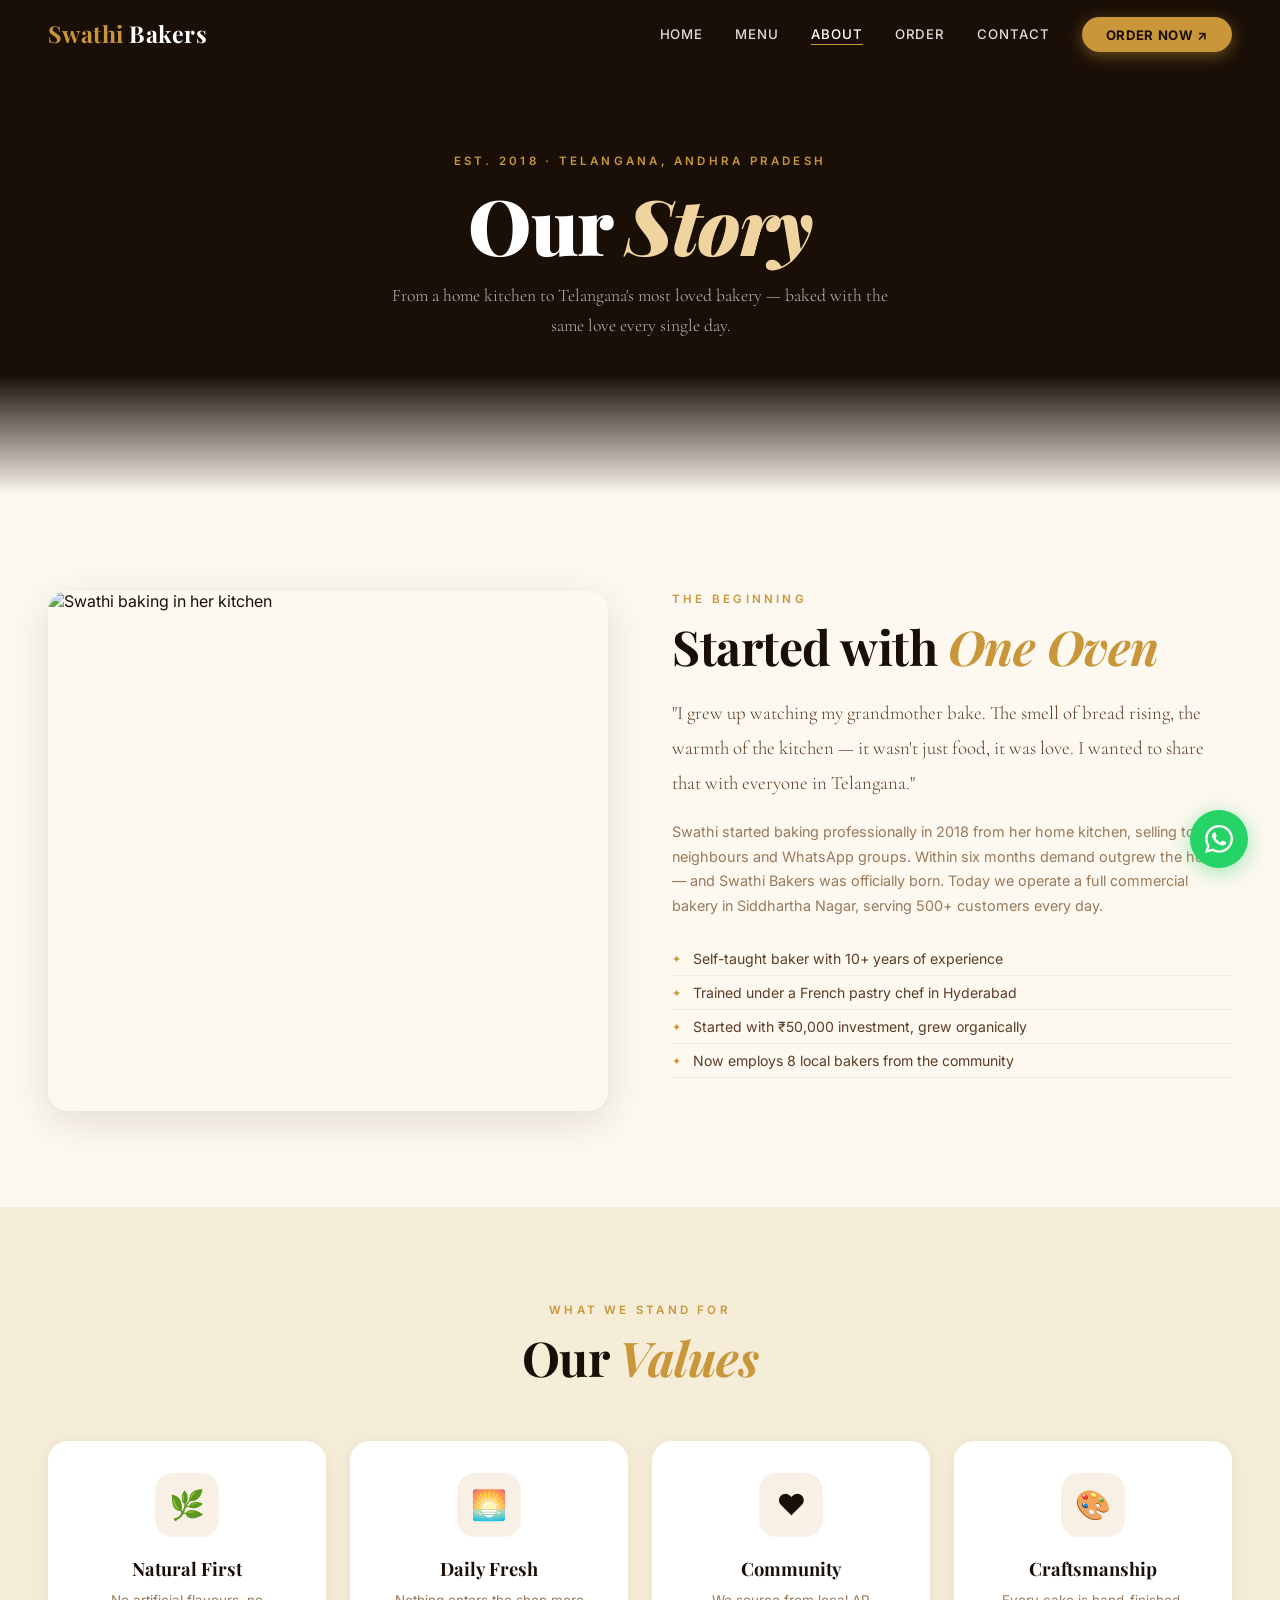
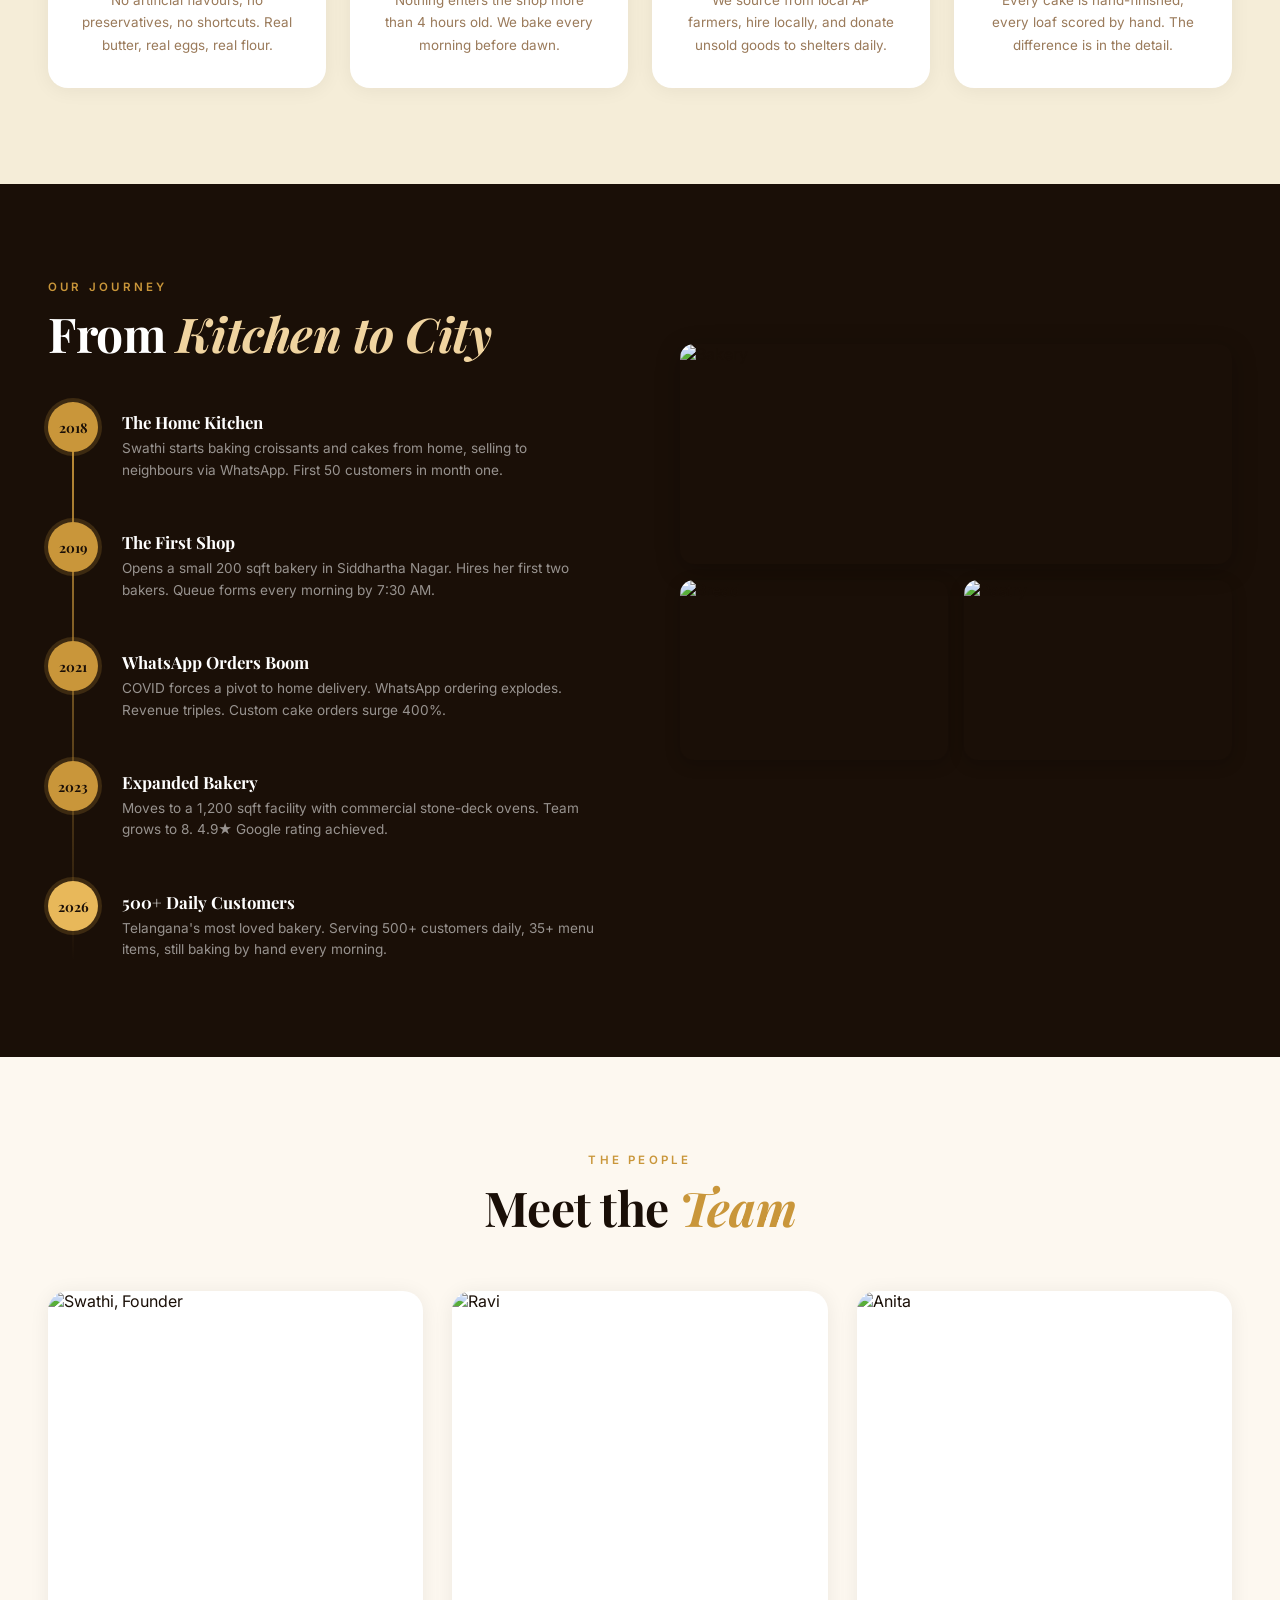
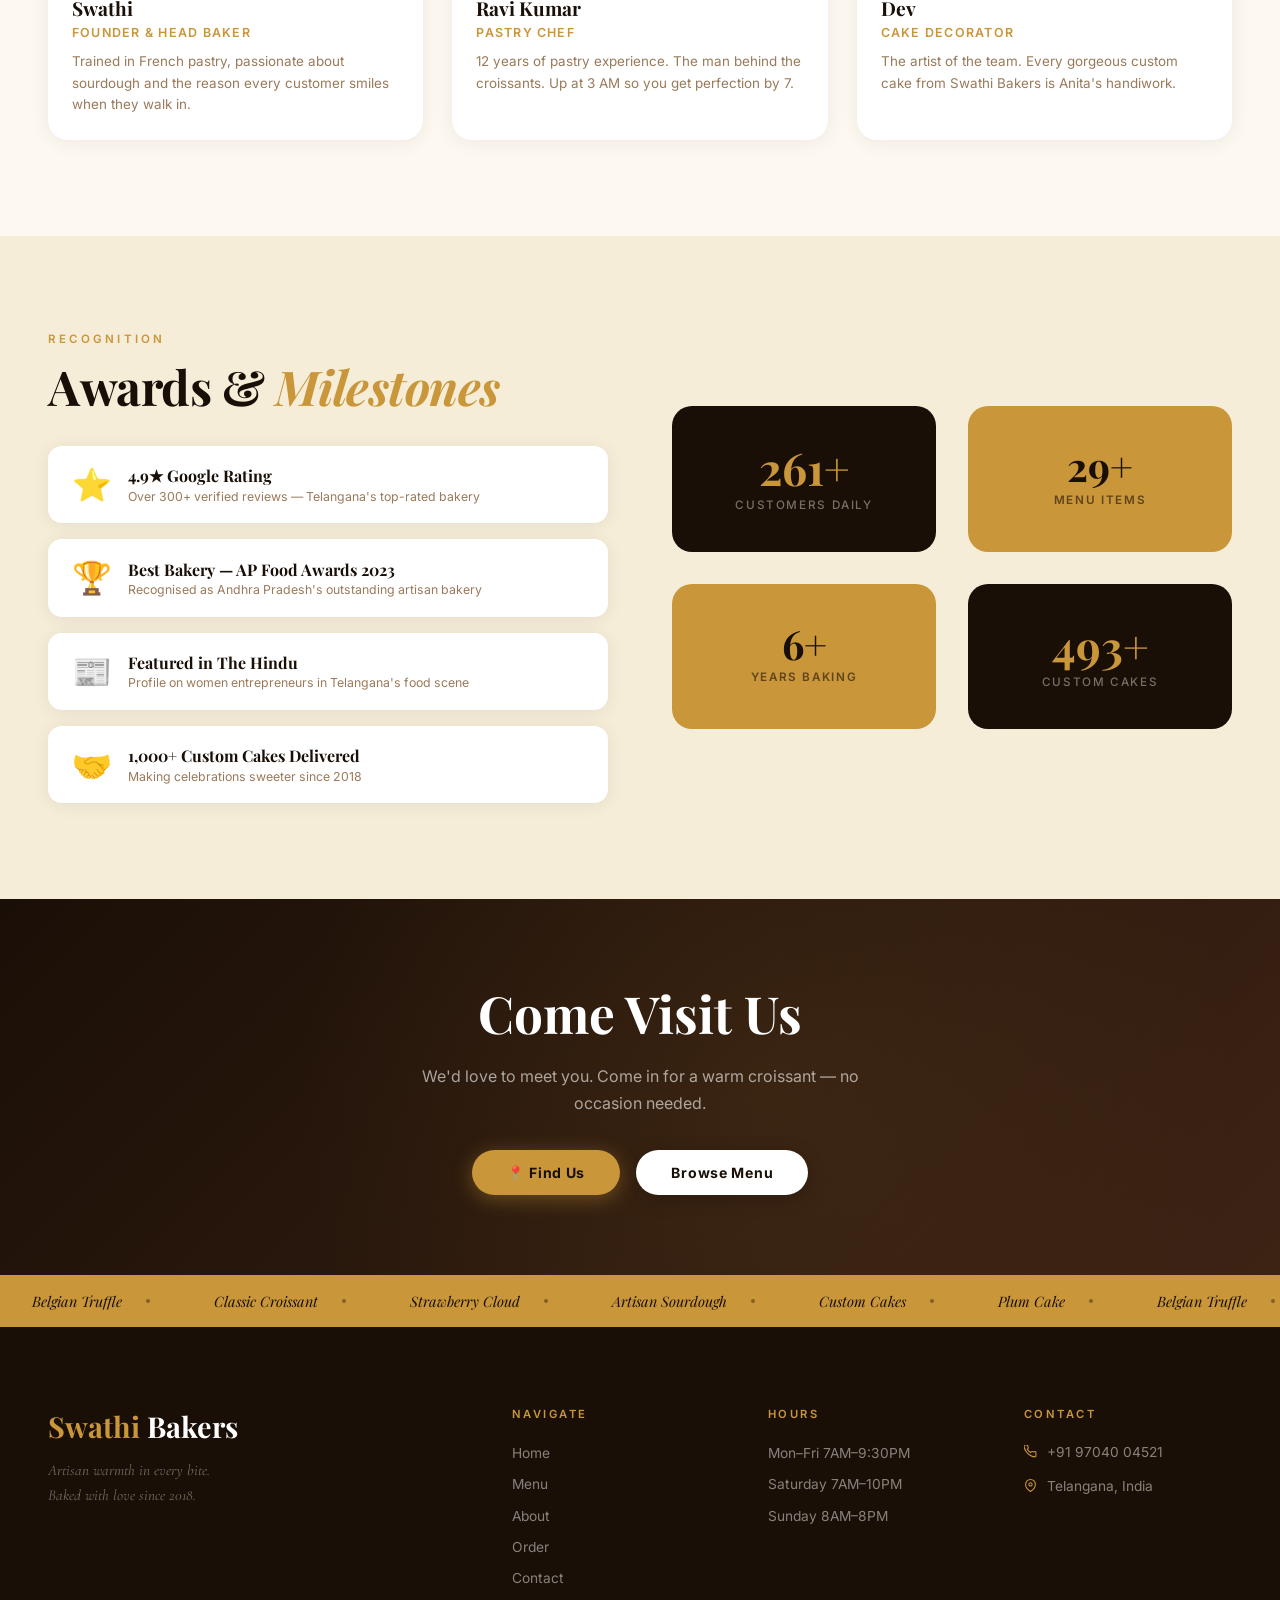
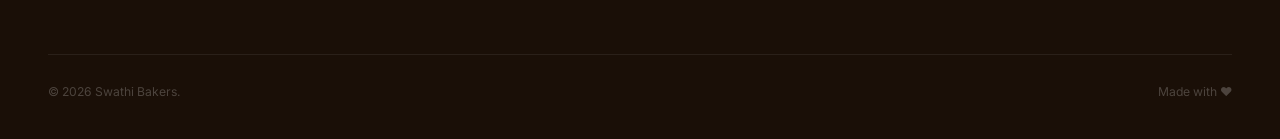
==== commit c348bedb: "Remove .html extensions and add .htaccess" ====
--- a/about.html
+++ b/about.html
@@ -11,10 +11,10 @@
 <body>
 
 <nav id="navbar">
-  <a class="nav-logo" href="index.html"><span>Swathi</span> Bakers</a>
+  <a class="nav-logo" href="/"><span>Swathi</span> Bakers</a>
   <ul class="nav-links" id="navLinks">
-    <li><a href="index.html">Home</a></li><li><a href="menu.html">Menu</a></li>
-    <li><a href="about.html" class="active">About</a></li><li><a href="order.html">Order</a></li><li><a href="contact.html">Contact</a></li>
+    <li><a href="/">Home</a></li><li><a href="menu">Menu</a></li>
+    <li><a href="about" class="active">About</a></li><li><a href="order">Order</a></li><li><a href="contact">Contact</a></li>
     <li><a class="nav-cta" href="https://web.whatsapp.com/send?phone=919704004521&text=Hello!" target="_blank">Order Now ↗</a></li>
   </ul>
   <button class="hamburger" id="hamburger" aria-label="Menu"><span></span><span></span><span></span></button>
@@ -133,8 +133,8 @@
     <h2>Come Visit Us</h2>
     <p>We'd love to meet you. Come in for a warm croissant — no occasion needed.</p>
     <div class="cta-band-actions">
-      <a href="contact.html" class="btn btn-gold">📍 Find Us</a>
-      <a href="menu.html" class="btn btn-white">Browse Menu</a>
+      <a href="contact" class="btn btn-gold">📍 Find Us</a>
+      <a href="menu" class="btn btn-white">Browse Menu</a>
     </div>
   </div>
 </div>
@@ -145,7 +145,7 @@
 <footer>
   <div class="footer-grid">
     <div class="reveal"><span class="footer-logo"><span>Swathi</span> Bakers</span><p class="footer-tagline">Artisan warmth in every bite.<br/>Baked with love since 2018.</p></div>
-    <div class="footer-col reveal d1"><h4>Navigate</h4><ul><li><a href="index.html">Home</a></li><li><a href="menu.html">Menu</a></li><li><a href="about.html">About</a></li><li><a href="order.html">Order</a></li><li><a href="contact.html">Contact</a></li></ul></div>
+    <div class="footer-col reveal d1"><h4>Navigate</h4><ul><li><a href="/">Home</a></li><li><a href="menu">Menu</a></li><li><a href="about">About</a></li><li><a href="order">Order</a></li><li><a href="contact">Contact</a></li></ul></div>
     <div class="footer-col reveal d2"><h4>Hours</h4><ul><li><a href="#">Mon–Fri 7AM–9:30PM</a></li><li><a href="#">Saturday 7AM–10PM</a></li><li><a href="#">Sunday 8AM–8PM</a></li></ul></div>
     <div class="footer-col reveal d3"><h4>Contact</h4><div class="footer-contact-row"><svg width="13" height="13" viewBox="0 0 24 24" fill="none" stroke="#C9963A" stroke-width="2" style="flex-shrink:0;margin-top:3px"><path d="M22 16.92v3a2 2 0 01-2.18 2 19.79 19.79 0 01-8.63-3.07A19.5 19.5 0 013.07 10.8 19.79 19.79 0 01.01 2.18 2 2 0 012 0h3a2 2 0 012 1.72c.127.96.361 1.903.7 2.81a2 2 0 01-.45 2.11L6.09 7.91a16 16 0 006 6l1.27-1.27a2 2 0 012.11-.45 12.84 12.84 0 002.81.7A2 2 0 0122 14v2.92z"/></svg><a href="tel:+919704004521">+91 97040 04521</a></div><div class="footer-contact-row"><svg width="13" height="13" viewBox="0 0 24 24" fill="none" stroke="#C9963A" stroke-width="2" style="flex-shrink:0;margin-top:3px"><path d="M21 10c0 7-9 13-9 13s-9-6-9-13a9 9 0 0118 0z"/><circle cx="12" cy="10" r="3"/></svg><a href="https://www.google.com/maps/place/Swathi+Bakery/@17.1475427,78.2888934,17z" target="_blank">Telangana, India</a></div></div>
   </div>
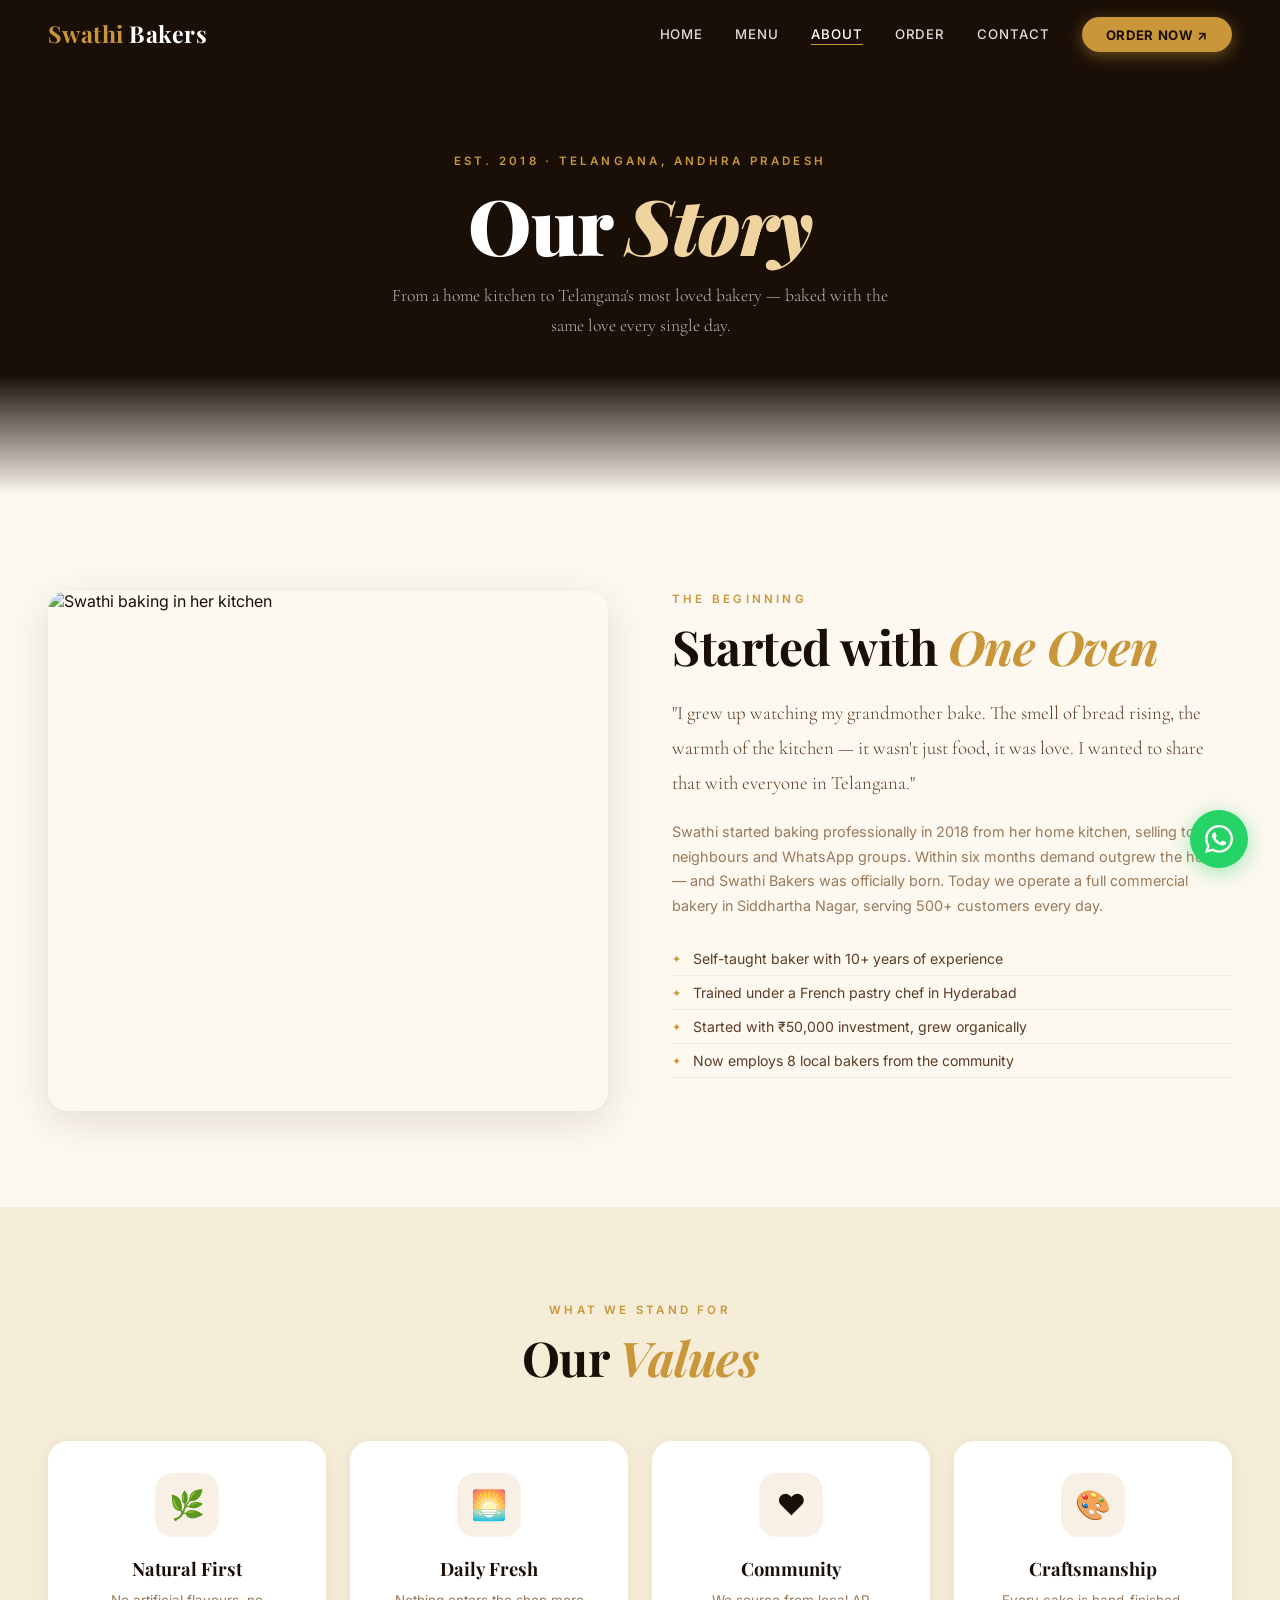
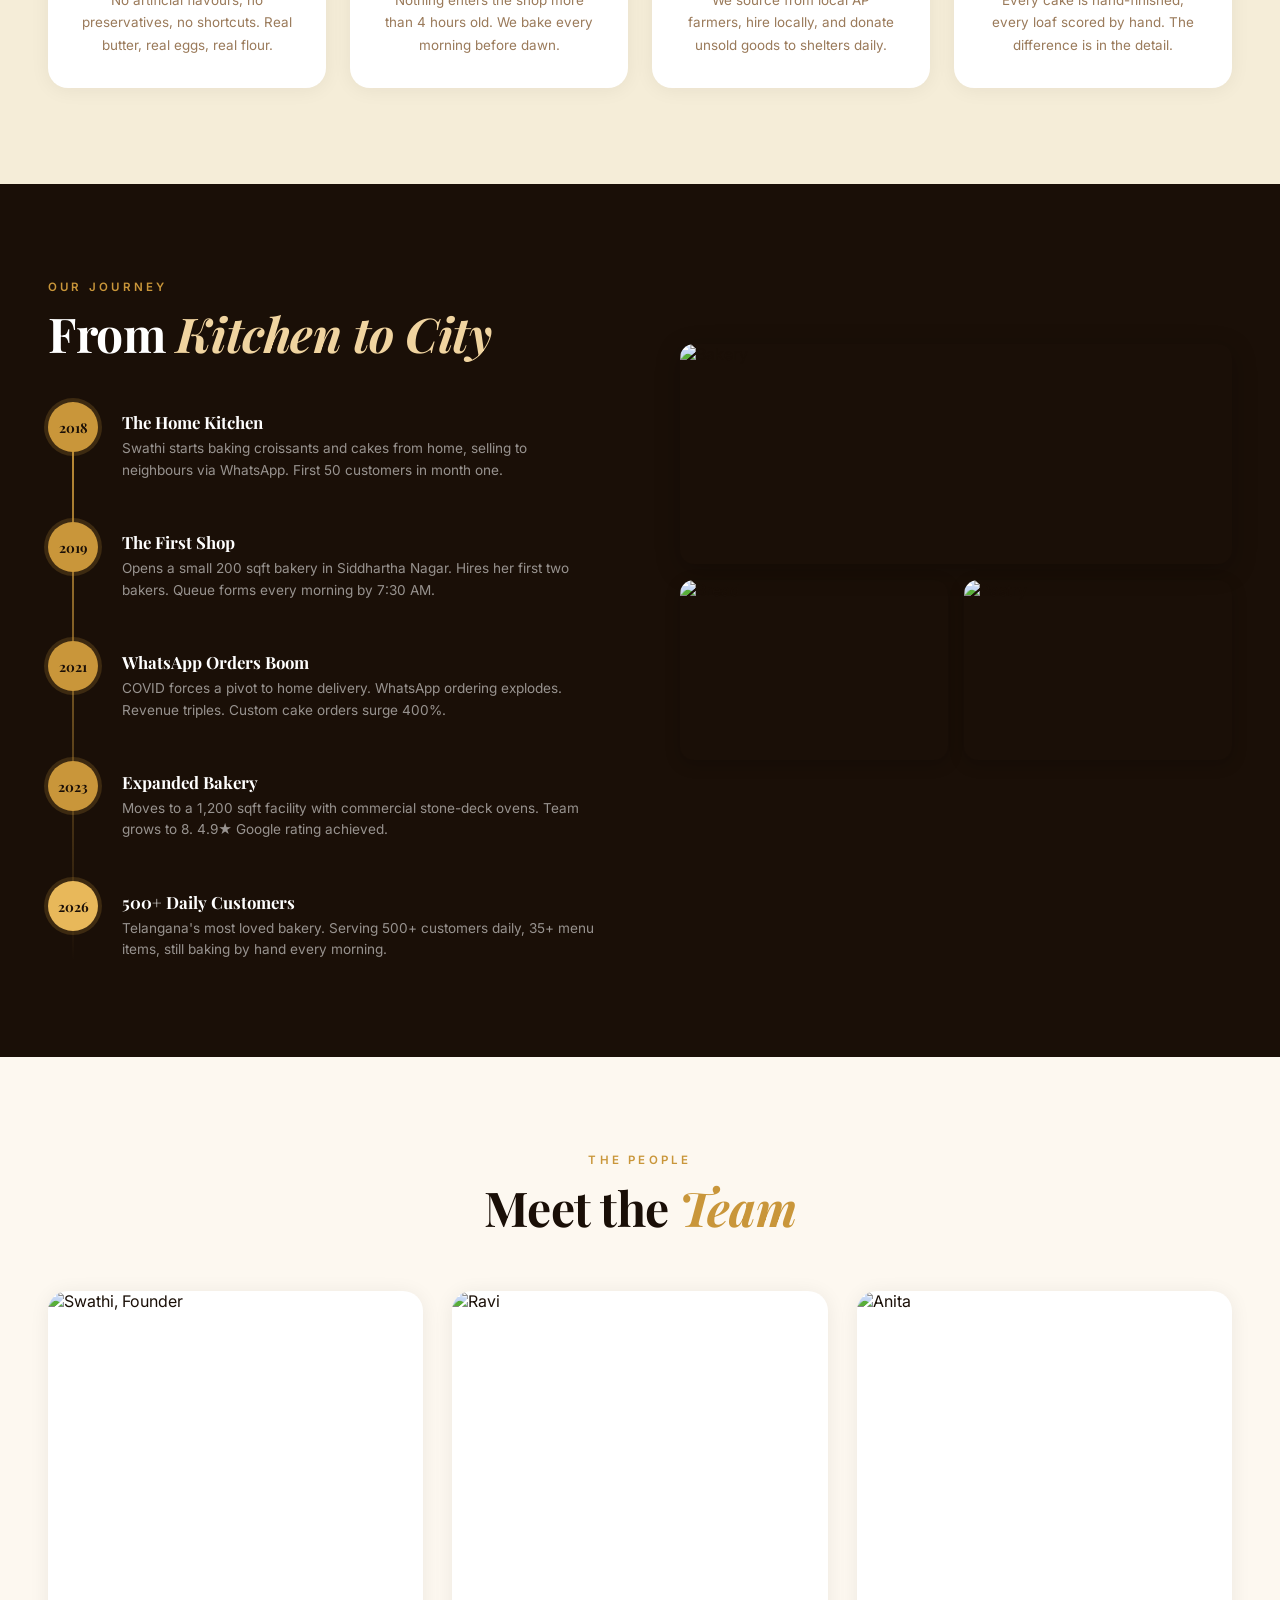
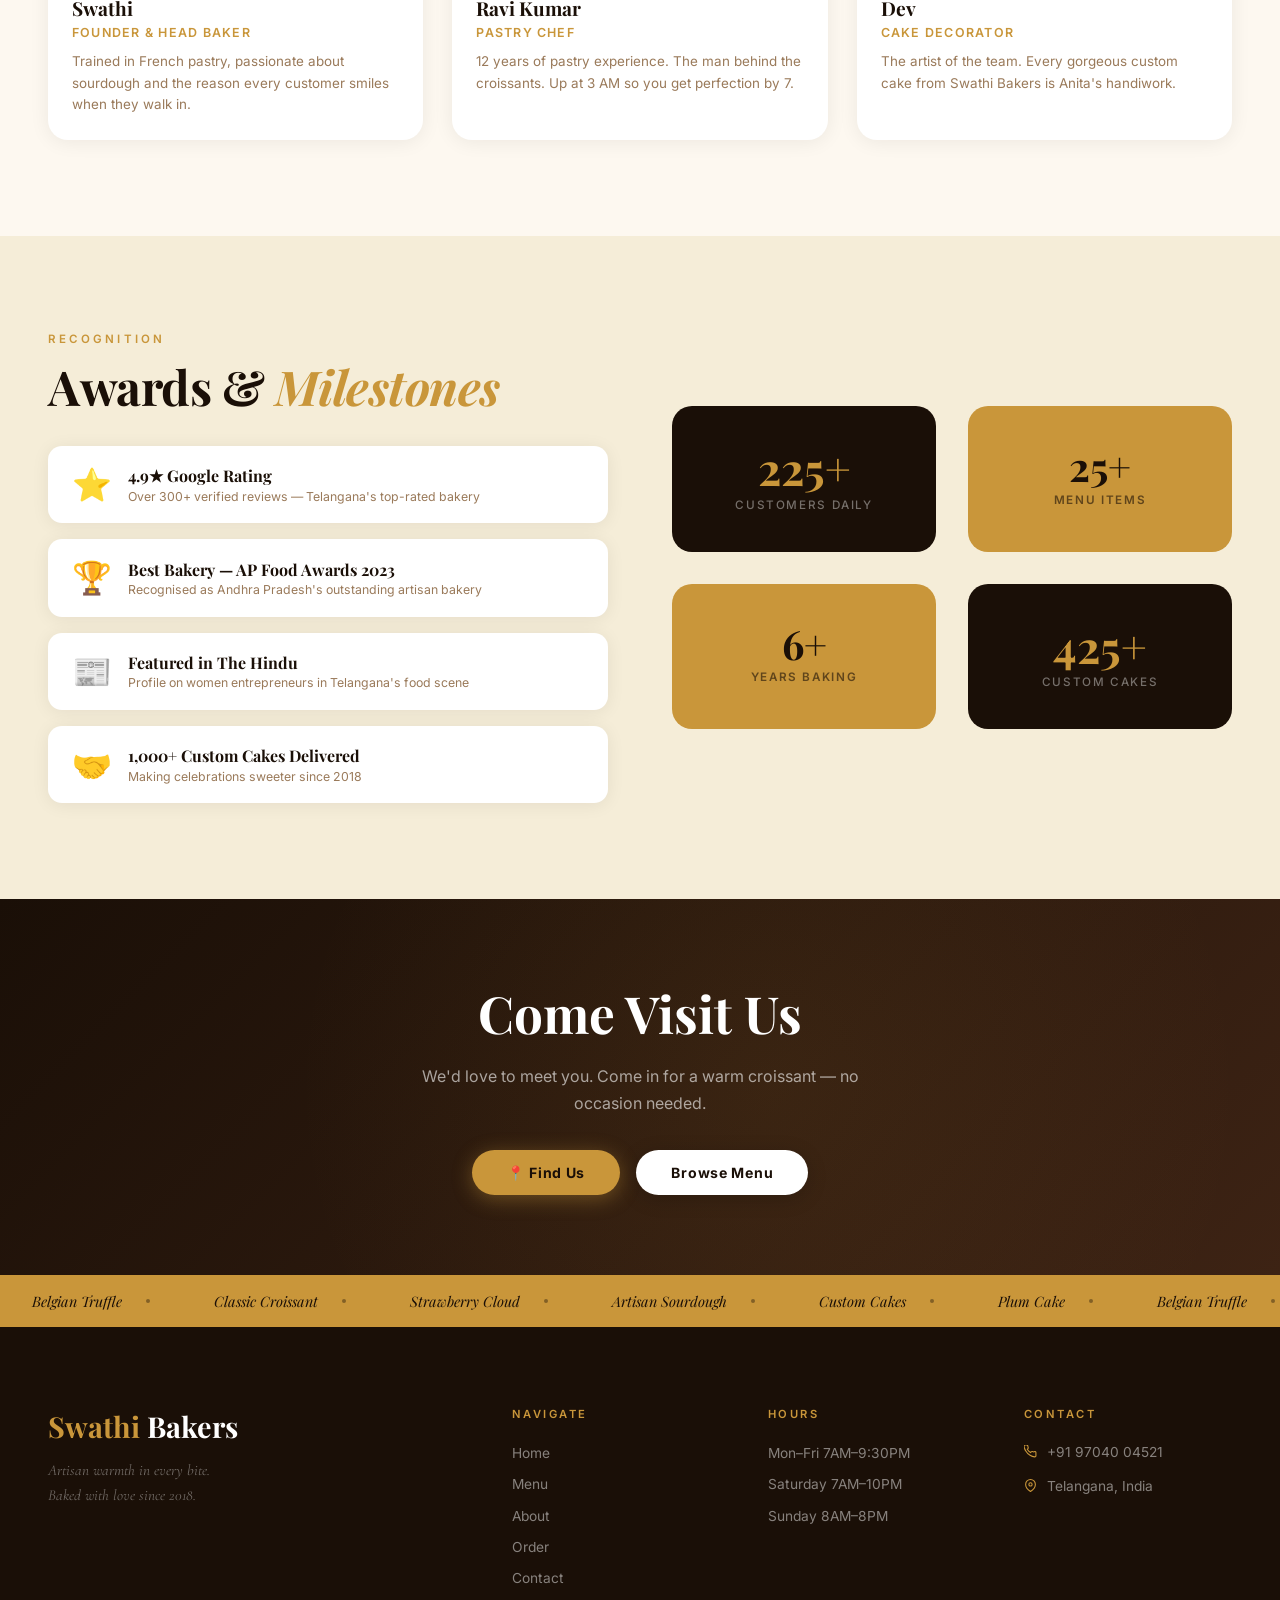
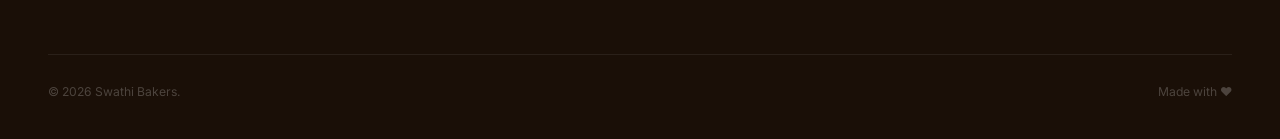
==== commit 31dc9016: "Revert: Restore .html extensions and remove .htaccess" ====
--- a/about.html
+++ b/about.html
@@ -11,10 +11,10 @@
 <body>
 
 <nav id="navbar">
-  <a class="nav-logo" href="/"><span>Swathi</span> Bakers</a>
+  <a class="nav-logo" href="index.html"><span>Swathi</span> Bakers</a>
   <ul class="nav-links" id="navLinks">
-    <li><a href="/">Home</a></li><li><a href="menu">Menu</a></li>
-    <li><a href="about" class="active">About</a></li><li><a href="order">Order</a></li><li><a href="contact">Contact</a></li>
+    <li><a href="index.html">Home</a></li><li><a href="menu.html">Menu</a></li>
+    <li><a href="about.html" class="active">About</a></li><li><a href="order.html">Order</a></li><li><a href="contact.html">Contact</a></li>
     <li><a class="nav-cta" href="https://web.whatsapp.com/send?phone=919704004521&text=Hello!" target="_blank">Order Now ↗</a></li>
   </ul>
   <button class="hamburger" id="hamburger" aria-label="Menu"><span></span><span></span><span></span></button>
@@ -133,8 +133,8 @@
     <h2>Come Visit Us</h2>
     <p>We'd love to meet you. Come in for a warm croissant — no occasion needed.</p>
     <div class="cta-band-actions">
-      <a href="contact" class="btn btn-gold">📍 Find Us</a>
-      <a href="menu" class="btn btn-white">Browse Menu</a>
+      <a href="contact.html" class="btn btn-gold">📍 Find Us</a>
+      <a href="menu.html" class="btn btn-white">Browse Menu</a>
     </div>
   </div>
 </div>
@@ -145,7 +145,7 @@
 <footer>
   <div class="footer-grid">
     <div class="reveal"><span class="footer-logo"><span>Swathi</span> Bakers</span><p class="footer-tagline">Artisan warmth in every bite.<br/>Baked with love since 2018.</p></div>
-    <div class="footer-col reveal d1"><h4>Navigate</h4><ul><li><a href="/">Home</a></li><li><a href="menu">Menu</a></li><li><a href="about">About</a></li><li><a href="order">Order</a></li><li><a href="contact">Contact</a></li></ul></div>
+    <div class="footer-col reveal d1"><h4>Navigate</h4><ul><li><a href="index.html">Home</a></li><li><a href="menu.html">Menu</a></li><li><a href="about.html">About</a></li><li><a href="order.html">Order</a></li><li><a href="contact.html">Contact</a></li></ul></div>
     <div class="footer-col reveal d2"><h4>Hours</h4><ul><li><a href="#">Mon–Fri 7AM–9:30PM</a></li><li><a href="#">Saturday 7AM–10PM</a></li><li><a href="#">Sunday 8AM–8PM</a></li></ul></div>
     <div class="footer-col reveal d3"><h4>Contact</h4><div class="footer-contact-row"><svg width="13" height="13" viewBox="0 0 24 24" fill="none" stroke="#C9963A" stroke-width="2" style="flex-shrink:0;margin-top:3px"><path d="M22 16.92v3a2 2 0 01-2.18 2 19.79 19.79 0 01-8.63-3.07A19.5 19.5 0 013.07 10.8 19.79 19.79 0 01.01 2.18 2 2 0 012 0h3a2 2 0 012 1.72c.127.96.361 1.903.7 2.81a2 2 0 01-.45 2.11L6.09 7.91a16 16 0 006 6l1.27-1.27a2 2 0 012.11-.45 12.84 12.84 0 002.81.7A2 2 0 0122 14v2.92z"/></svg><a href="tel:+919704004521">+91 97040 04521</a></div><div class="footer-contact-row"><svg width="13" height="13" viewBox="0 0 24 24" fill="none" stroke="#C9963A" stroke-width="2" style="flex-shrink:0;margin-top:3px"><path d="M21 10c0 7-9 13-9 13s-9-6-9-13a9 9 0 0118 0z"/><circle cx="12" cy="10" r="3"/></svg><a href="https://www.google.com/maps/place/Swathi+Bakery/@17.1475427,78.2888934,17z" target="_blank">Telangana, India</a></div></div>
   </div>
